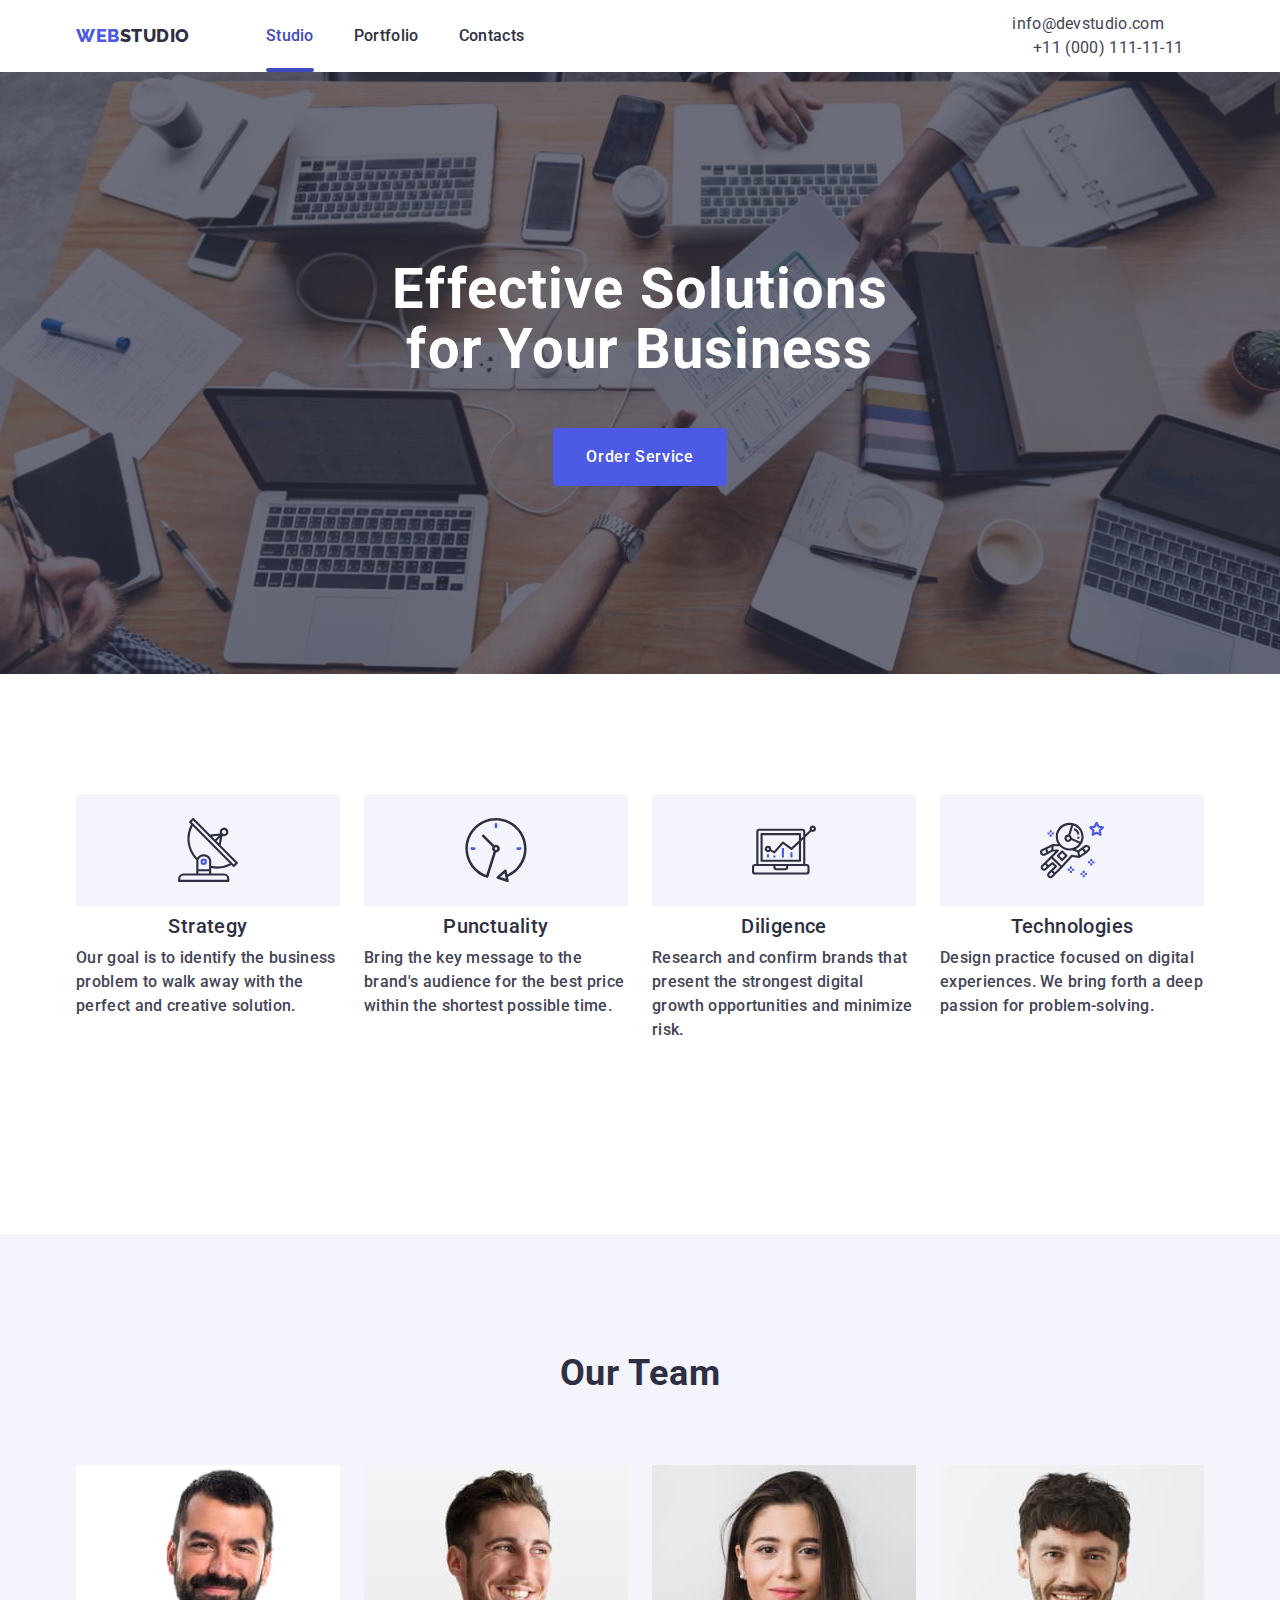
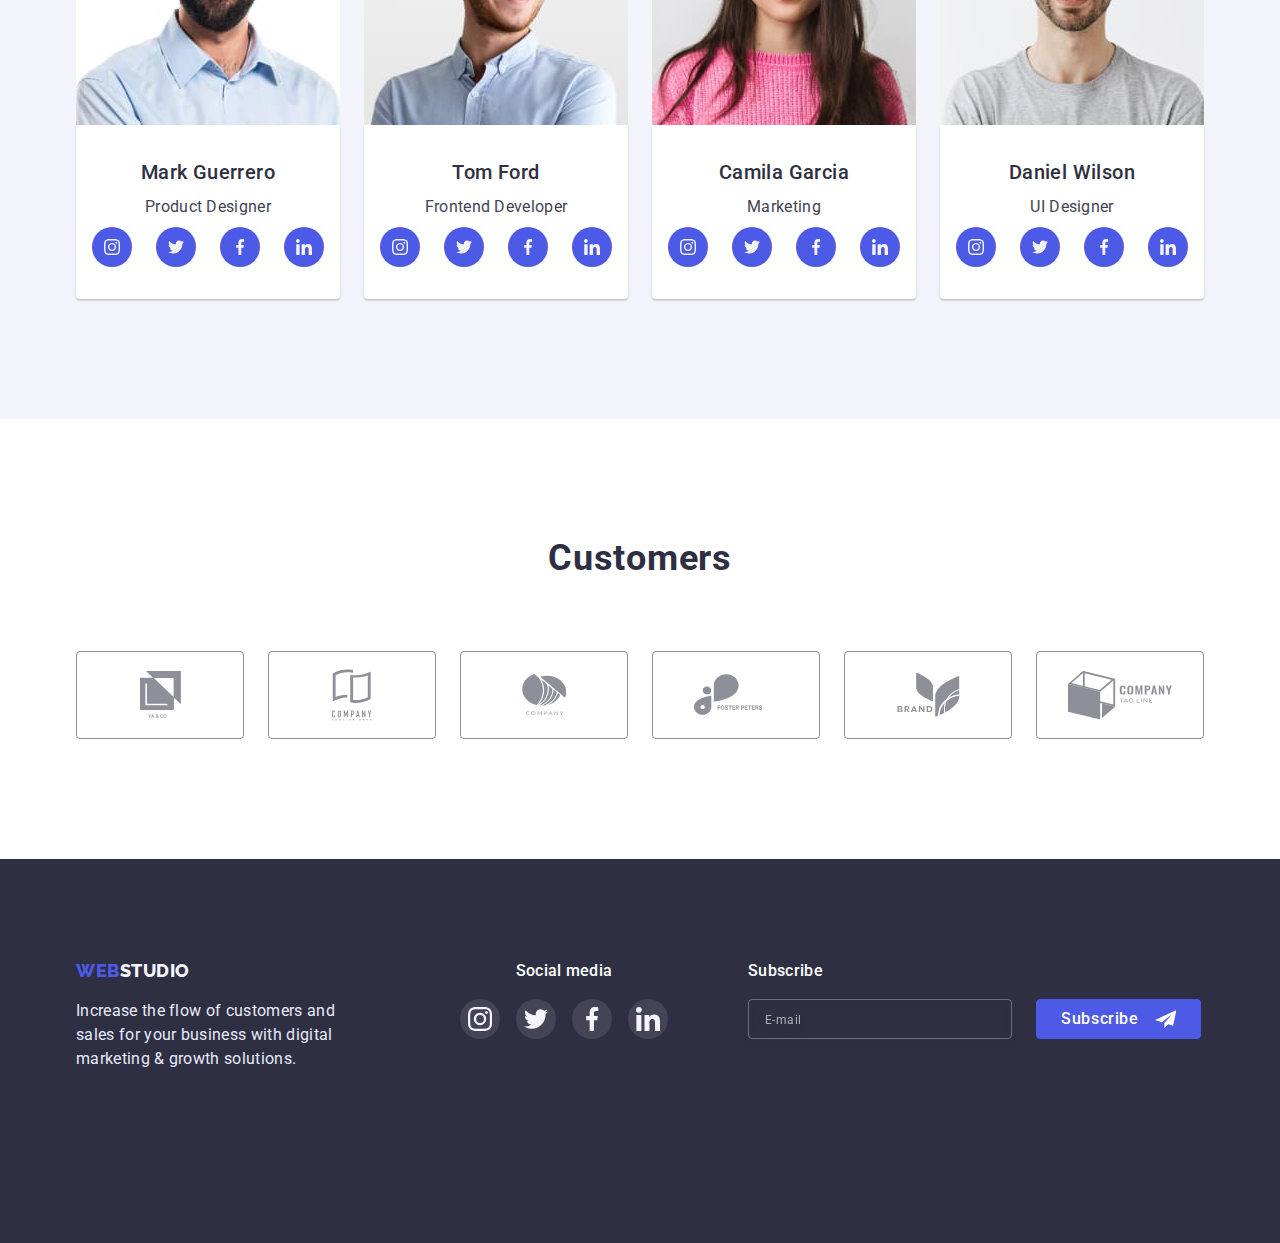
==== index.html @ 5a7c51c2 "hw7" ====
<!DOCTYPE html>
<html lang="en">
  <head>
    <meta charset="UTF-8" />
    <meta http-equiv="X-UA-Compatible" content="IE=edge" />
    <meta name="viewport" content="width=device-width, initial-scale=1.0" />
    <title>WebStudio</title>
    <link rel="preconnect" href="https://fonts.googleapis.com" />
    <link rel="preconnect" href="https://fonts.gstatic.com" crossorigin />
    <link
      href="https://fonts.googleapis.com/css2?family=Raleway:wght@800&family=Roboto:wght@400;500;700;900&display=swap"
      rel="stylesheet"
    />
    <link
      rel="stylesheet"
      href="https://cdn.jsdelivr.net/npm/modern-normalize@1.1.0/modern-normalize.min.css"
    />
    <link rel="stylesheet" href="./css/styles.css" />
  </head>
  <body>
    <header class="main-header">
      <!--header-->
      <div class="container page-header-container">
          <nav class="main-navigation">
            <a class="logotype-header" href="./index.html"
              >WEB<span>STUDIO</span></a
            >
            <ul class="menu list">
              <li class="menu-item">
                <a class="menu-link current" href="">Studio</a>
              </li>
              <li class="menu-item">
                <a class="menu-link " href="./portfolio.html">Portfolio</a>
              </li>
              <li class="menu-item">
                <a class="menu-link " href="">Contacts</a>
              </li>
            </ul>
          </nav>

        <address>
          <ul class="menu-contact list">
            <li class="menu-contact-item list">
              <a class="contact-email list" href="mailto:info@devstudio.com"
                >info@devstudio.com</a
              >
            </li>
            <li class="menu-contact-item list">
              <a class="contact-phone list" href="tel:+110001111111"
                >+11 (000) 111-11-11</a
              >
            </li>
          </ul>
        </address>
          <button type="button" class="mobile-menu-open js-open-menu">
            <svg class="mobile-menu-open-icon" width="30" height="22">
              <use href="./images/close-button.svg#icon-burger"></use>
            </svg>
          </button>
         </div>
      </div>
      <div class="mobile-menu js-menu-container">
         <div class="container mobile-menu-container"> 
          <button class="mobile-menu_close-btn js-close-menu">
            <svg class="mobile-menu__close-icon" width="8" height="8">
              <use href="./images/close-button.svg#close-modal"></use>
            </svg>
          </button>
          <ul class="list">
          <li class="menu-item">
            <a class="menu-link-mobile" href="">Studio</a>
          </li>
          <li class="menu-item">
            <a class="menu-link-mobile" href="./portfolio.html">Portfolio</a>
          </li>
          <li class="menu-item">
            <a class="menu-link-mobile" href="">Contacts</a>
          </li>
          <div class="mobile-menu-contacts">
             <li class="menu-contact-item list">
              <a class="contact-phone-mobile list" href="tel:+110001111111"
                >+11 (000) 111-11-11</a
              >
            </li>
             <li class="menu-contact-item list">
              <a class="contact-email-mobile list" href="mailto:info@devstudio.com"
                >info@devstudio.com</a
              >
            </li>
             <ul class="social-list-mobile list">
                  <li class="social-list-item-mobile">
                    <a href="" class="social-list-link-mobile">
                      <svg class="social-list-icon-mobile" width="24" height="24">
                        <use href="./images/sprite.svg#icon-instagram-2"></use>
                      </svg>
                    </a>
                  </li>
                  <li class="social-list-item-mobile">
                    <a href="" class="social-list-link">
                      <svg class="social-list-icon-mobile" width="24" height="24">
                        <use href="./images/sprite.svg#icon-twitter-1"></use>
                      </svg>
                    </a>
                  </li>
                  <li class="social-list-item-mobile">
                    <a href="" class="social-list-link-mobile">
                      <svg class="social-list-icon" width="24" height="24">
                        <use href="./images/sprite.svg#icon-facebook-1"></use>
                      </svg>
                    </a>
                  </li>
                  <li class="social-list-item-mobile">
                    <a href="" class="social-list-link-mobile">
                      <svg class="social-list-icon-mobile" width="24" height="24">
                        <use href="./images/sprite.svg#icon-linkedin-1"></use>
                      </svg>
                    </a>
                  </li>
              </ul>
              </div>
  
        <div>
      </div>
      </div>
    </header>

    <main>
      <!--hero section-->
      <section class="hero">
        <div class="container hero-section-container">
          <h1 class="hero-title">Effective Solutions for Your Business</h1>
          <button class="modal-btn" type="button" data-modal-open>
            Order Service
          </button>
        </div>
      </section>

      <!--Section 1-->
      <section class="goals-section">
        <div class="container">
          <h2 class="visually-hidden">section2</h2>
          <ul class="goals list">
            <li class="goals-item">
              <div class="goals-item-box">
                <svg class="goals-list-icon" width="64" height="64">
                  <use href="./images/sprite.svg#icon-antenna-1svg"></use>
                </svg>
              </div>
              <h3 class="goals-item-header">Strategy</h3>
              <p class="goals-item-text">
                Our goal is to identify the business problem to walk away with
                the perfect and creative solution.
              </p>
            </li>
            <li class="goals-item">
              <div class="goals-item-box">
                <svg class="goals-list-icon" width="64" height="64">
                  <use href="./images/sprite.svg#icon-clock-1svg"></use>
                </svg>
              </div>
              <h3 class="goals-item-header">Punctuality</h3>
              <p class="goals-item-text">
                Bring the key message to the brand's audience for the best price
                within the shortest possible time.
              </p>
            </li>
            <li class="goals-item">
              <div class="goals-item-box">
                <svg class="goals-list-icon" width="64" height="64">
                  <use href="./images/sprite.svg#icon-diagram-1svg"></use>
                </svg>
              </div>
              <h3 class="goals-item-header">Diligence</h3>
              <p class="goals-item-text">
                Research and confirm brands that present the strongest digital
                growth opportunities and minimize risk.
              </p>
            </li>
            <li class="goals-item">
              <div class="goals-item-box">
                <svg class="goals-list-icon" width="64" height="64">
                  <use href="./images/sprite.svg#icon-astronaut-1svg"></use>
                </svg>
              </div>
              <h3 class="goals-item-header">Technologies</h3>
              <p class="goals-item-text">
                Design practice focused on digital experiences. We bring forth a
                deep passion for problem-solving.
              </p>
            </li>
          </ul>
        </div> 
      </section>

      <!--Section 2-->
      <section class="work-section">
        <div class="container">
          <h2 class="header-two">What are we doing</h2>
          <ul class="work list">
            <li class="work-examples">
              <img
                src="./images/section-2-img1.jpg"
                alt="picture1"
                width="360"
                height="330"
              />
            </li>
            <li class="work-examples">
              <img
                src="./images/section-2-img2.jpg"
                alt="picture2"
                width="360"
                height="330"
              />
            </li>
            <li class="work-examples">
              <img
                src="./images/section-2-img3.jpg"
                alt="picture3"
                width="360"
                height="330"
              />
            </li>
          </ul>
        </div>
      </section> 

      <!--Section 3-->
      <section class="list employee-card section">
        <div class="container">
          <h2 class="header-two">Our Team</h2>
          <ul class="employee-card-all list">
            <li class="employee-card-list">
              <img
              srcset="./images/images-team/1markx1.jpg 1x, /images/images-team/1markx2.jpg 2x"
                src="./images/images-team/1markx1.jpg"
                alt="employee1"
                width="264"
                height="260"
              />
              <div class="card-content">
                <h3 class="employee-name">Mark Guerrero</h3>
                <p class="employee-position">Product Designer</p>
                <ul class="social-list list">
                  <li class="social-list-item">
                    <a href="" class="social-list-link">
                      <svg class="social-list-icon" width="16" height="16">
                        <use href="./images/sprite.svg#icon-instagram-2"></use>
                      </svg>
                    </a>
                  </li>
                  <li class="social-list-item">
                    <a href="" class="social-list-link">
                      <svg class="social-list-icon" width="16" height="16">
                        <use href="./images/sprite.svg#icon-twitter-1"></use>
                      </svg>
                    </a>
                  </li>
                  <li class="social-list-item">
                    <a href="" class="social-list-link">
                      <svg class="social-list-icon" width="16" height="16">
                        <use href="./images/sprite.svg#icon-facebook-1"></use>
                      </svg>
                    </a>
                  </li>
                  <li class="social-list-item">
                    <a href="" class="social-list-link">
                      <svg class="social-list-icon" width="16" height="16">
                        <use href="./images/sprite.svg#icon-linkedin-1"></use>
                      </svg>
                    </a>
                  </li>
                </ul>
              </div>
            </li>
            <li class="employee-card-list">
              <img
                srcset="./images/images-team/2tomx1.jpg 1x, /images/images-team/2tomx2.jpg 2x"
                src="./images/images-team/2tomkx1.jpg"
                alt="employee2"
                width="264"
                height="260"
              />
              <div class="card-content">
                <h3 class="employee-name">Tom Ford</h3>
                <p class="employee-position">Frontend Developer</p>
                <ul class="social-list list">
                  <li class="social-list-item">
                    <a href="" class="social-list-link">
                      <svg class="social-list-icon" width="16" height="16">
                        <use href="./images/sprite.svg#icon-instagram-2"></use>
                      </svg>
                    </a>
                  </li>
                  <li class="social-list-item">
                    <a href="" class="social-list-link">
                      <svg class="social-list-icon" width="16" height="16">
                        <use href="./images/sprite.svg#icon-twitter-1"></use>
                      </svg>
                    </a>
                  </li>
                  <li class="social-list-item">
                    <a href="" class="social-list-link">
                      <svg class="social-list-icon" width="16" height="16">
                        <use href="./images/sprite.svg#icon-facebook-1"></use>
                      </svg>
                    </a>
                  </li>
                  <li class="social-list-item">
                    <a href="" class="social-list-link">
                      <svg class="social-list-icon" width="16" height="16">
                        <use href="./images/sprite.svg#icon-linkedin-1"></use>
                      </svg>
                    </a>
                  </li>
                </ul>
              </div>
            </li>
            <li class="employee-card-list">
              <img
                srcset="./images/images-team/3camaliax1.jpg 1x, /images/images-team/3camaliax2.jpg 2x"
                src="./images/images-team/3camaliax1.jpg"
                alt="employee3"
                width="264"
                height="260"
              />
              <div class="card-content">
                <h3 class="employee-name">Camila Garcia</h3>
                <p class="employee-position">Marketing</p>
                <ul class="social-list list">
                  <li class="social-list-item">
                    <a href="" class="social-list-link">
                      <svg class="social-list-icon" width="16" height="16">
                        <use href="./images/sprite.svg#icon-instagram-2"></use>
                      </svg>
                    </a>
                  </li>
                  <li class="social-list-item">
                    <a href="" class="social-list-link">
                      <svg class="social-list-icon" width="16" height="16">
                        <use href="./images/sprite.svg#icon-twitter-1"></use>
                      </svg>
                    </a>
                  </li>
                  <li class="social-list-item">
                    <a href="" class="social-list-link">
                      <svg class="social-list-icon" width="16" height="16">
                        <use href="./images/sprite.svg#icon-facebook-1"></use>
                      </svg>
                    </a>
                  </li>
                  <li class="social-list-item">
                    <a href="" class="social-list-link">
                      <svg class="social-list-icon" width="16" height="16">
                        <use href="./images/sprite.svg#icon-linkedin-1"></use>
                      </svg>
                    </a>
                  </li>
                </ul>
              </div>
            </li>
            <li class="employee-card-list">
              <img
               srcset="./images/images-team/4danielx1.jpg 1x, /images/images-team/4danielx2.jpg 2x"
                src="./images/images-team/4danielx1.jpg"
                alt="employee4"
                width="264"
                height="260"
              />
              <div class="card-content">
                <h3 class="employee-name">Daniel Wilson</h3>
                <p class="employee-position">UI Designer</p>
                <ul class="social-list list">
                  <li class="social-list-item">
                    <a href="" class="social-list-link">
                      <svg class="social-list-icon" width="16" height="16">
                        <use href="./images/sprite.svg#icon-instagram-2"></use>
                      </svg>
                    </a>
                  </li>
                  <li class="social-list-item">
                    <a href="" class="social-list-link">
                      <svg class="social-list-icon" width="16" height="16">
                        <use href="./images/sprite.svg#icon-twitter-1"></use>
                      </svg>
                    </a>
                  </li>
                  <li class="social-list-item">
                    <a href="" class="social-list-link">
                      <svg class="social-list-icon" width="16" height="16">
                        <use href="./images/sprite.svg#icon-facebook-1"></use>
                      </svg>
                    </a>
                  </li>
                  <li class="social-list-item">
                    <a href="" class="social-list-link">
                      <svg class="social-list-icon" width="16" height="16">
                        <use href="./images/sprite.svg#icon-linkedin-1"></use>
                      </svg>
                    </a>
                  </li>
                </ul>
              </div>
            </li>
          </ul>
        </div>
      </section>

      <!--Section 4-->
      <section class="list customers-section">
        <div class="container">
          <h2 class="header-two">Customers</h2>
          <div class="customers-item-box">
            <ul class="customers-item list">
              <li class="customers-list-li">
                <a href="" class="customers-list-link">
                  <svg class="customers-list-icon" width="41" height="47">
                    <use href="./images/sprite.svg#icon-group"></use>
                  </svg>
                </a>
              </li>
              <li class="customers-list-li">
                <a href="" class="customers-list-link">
                  <svg class="customers-list-icon" width="40" height="52">
                    <use href="./images/sprite.svg#icon-group-1"></use>
                  </svg>
                </a>
              </li>
              <li class="customers-list-li">
                <a href="" class="customers-list-link">
                  <svg class="customers-list-icon" width="44" height="41">
                    <use href="./images/sprite.svg#icon-Object"></use>
                  </svg>
                </a>
              </li>
              <li>
                <a href="" class="customers-list-link">
                  <svg class="customers-list-icon" width="84" height="41">
                    <use href="./images/sprite.svg#icon-group-2"></use>
                  </svg>
                </a>
              </li>
              <li>
                <a href="" class="customers-list-link">
                  <svg class="customers-list-icon" width="63" height="45">
                    <use href="./images/sprite.svg#icon-group-3"></use>
                  </svg>
                </a>
              </li>
              <li>
                <a href="" class="customers-list-link">
                  <svg class="customers-list-icon" width="104" height="56">
                    <use href="./images/sprite.svg#icon-group-4"></use>
                  </svg>
                </a>
              </li>
            </ul>
          </div>
        </div>
      </section>
    </main>

  <footer class="footer-section">
  <div class="container">
        <div class="footer-three-div">
          <div class="footer-two-div">
            <div class="footer-container">
              <a class="logotype-footer" href="./index.html"
                >WEB<span>STUDIO</span></a
              >
              <p class="footer-text">
                Increase the flow of customers and sales for your business with
                digital marketing & growth solutions.
              </p>
            </div>

            <div class="social-media-footer">
              <p class="footer-text-social">Social media</p>
              <ul class="social-list-footer list">
                <li class="social-item-footer">
                  <a href="" class="footer-list-link">
                    <svg class="social-list-icon-footer" width="24" height="24">
                      <use href="./images/sprite.svg#icon-instagram-2"></use>
                    </svg>
                  </a>
                </li>
                <li class="social-item-footer">
                  <a href="" class="footer-list-link">
                    <svg class="social-list-icon-footer" width="24" height="24">
                      <use href="./images/sprite.svg#icon-twitter-1"></use>
                    </svg>
                  </a>
                </li>
                <li class="social-item-footer">
                  <a href="" class="footer-list-link">
                    <svg class="social-list-icon-footer" width="24" height="24">
                      <use href="./images/sprite.svg#icon-facebook-1"></use>
                    </svg>
                  </a>
                </li>
                <li class="social-item-footer">
                  <a href="" class="footer-list-link">
                    <svg class="social-list-icon-footer" width="24" height="24">
                      <use href="./images/sprite.svg#icon-linkedin-1"></use>
                    </svg>
                  </a>
                </li>
              </ul>
            </div>
          </div>
          <form class="footer-subscribe">
            <p class="footer-form-input-description">Subscribe</p>
            <div class="footer-position">
              <span class="footer-form-input-wrapper">
                <input
                  type="email"
                  name="subscribe_email"
                  class="subscribe-form-input"
                  placeholder="E-mail"
                />
              </span>
              <button type="submit" class="footer-form-submit">
                Subscribe
                <svg class="footer-icon" width="24" height="20">
                  <use href="./images/close-button.svg#icon-send"></use>
                </svg>
              </button>
            </div>
          </form>
        </div>
      </div>
    </footer>

    <div class="backdrop is-hidden" data-modal>
      <div class="modal">
        <button type="button" class="modal-close-btn" data-modal-close>
          <svg class="modal-close-btn-icon" width="8" height="8">
            <use href="./images/close-button.svg#close-modal"></use>
          </svg>
        </button>
        <form class="modal-form">
          <p class="modal-form-action">
            Leave your contacts and we will call you back
          </p>
          <label for="" class="modal-form-field">
            <span class="modal-form-input-desc">Name</span>
            <span class="modal-form-input-wrapper">
              <input
                type="text"
                name="user_name"
                class="modal-form-input"
                required
                pattern="^[a-zA-яА-Я]+$"
              />
              <svg class="modal-form-input-icon" width="18" height="24">
                <use href="./images/close-button.svg#person-black"></use>
              </svg>
              <span class="modal-form-input-icon"></span>
            </span>
          </label>
          <label for="" class="modal-form-field">
            <span class="modal-form-input-desc">Phone</span>
            <span class="modal-form-input-wrapper">
              <input
                type="tel"
                name="user_phone"
                class="modal-form-input"
                required
                pattern="^[0-9]{3}-[0-9]{3}-[0-9]{2}-[0-9]{2}"
                title="xxx-xxx-xx-xx"
              />
              <svg class="modal-form-input-icon" width="18" height="24">
                <use href="./images/close-button.svg#phone-black"></use>
              </svg>
              <span class="modal-form-input-icon"></span>
            </span>
          </label>
          <label for="" class="modal-form-field">
            <span class="modal-form-input-desc">Email</span>
            <span class="modal-form-input-wrapper">
              <input type="email" name="user_email" class="modal-form-input" />
              <svg class="modal-form-input-icon" width="18" height="24">
                <use href="./images/close-button.svg#email-black"></use>
              </svg>
            </span>
          </label>
          <label for="" class="modal-form-field">
            <span class="modal-form-input-desc">Comment</span>

            <textarea
              name="user_message"
              class="modal-form-message"
              placeholder="Text input"
            ></textarea>
          </label>
          <input
            id="user-policy"
            type="checkbox"
            name="user_policy"
            class="modal-form-check visually-hidden"
          />
          <label for="user-policy" class="modal-form-check-desc">
            I accept the terms and conditions of the&nbsp;
            <a href="" class="policy">Privacy Policy</a>
          </label>
          <button type="submit" class="modal-form-submit">Send</button>
        </form>
      </div>
    </div>

    <script src="./js/modal.js"></script>
    <script src="./js/mobile-menu.js"></script>
  </body>
</html>
---- css/styles.css ----
:root{
    --primary-font:'Roboto',sans-serif;
    --secondary-font:'Raleway', sans-serif;
    --primary-text-color:#2E2F42;
    --secondary-text-color:#434455;
    --accent-color:#4D5AE5;
    --accent-color-portfolio:#404BBF;
    --main-white-color:#FFFFFF;
    --main-backgroud-color:#F4F4FD;
    --footer-logo-color:#E7E9FC;
    --social-media:#31D0AA;
    --customers-color:#8E8F99;
    --main-black:#000000;
    --modal-backgroud-color:#FCFCFC;
    --transition-dur-and-func: 250ms cubic-bezier(0.4, 0, 0.2, 1);
 
}

h1,h2,h3,p, ul,ol {
    margin: 0;
    padding: 0;
   
}

img {
    display: block;
}

.list {
    list-style: none;
}


.container {
    padding-left: 15px;
    padding-right: 15px;

}
.visually-hidden {
    position: absolute;
    width: 1px;
    height: 1px;
    margin: -1px;
    border: 0;
    padding: 0;
    white-space: nowrap;
    clip-path: inset(100%);
    clip: rect(0 0 0 0);
    overflow: hidden;
}

body {
    font-family: var(--primary-font);}


@media screen and (min-width: 480px) {
    .container {
        width: 428px;
        margin-left: auto;
        margin-right: auto;
    }
    }

    .mobile-menu-open {
            background-color: transparent;
            border: none;
            padding: 0;
        }
    
        .page-header-container {
            display: flex;
            align-items: center;
            justify-content: space-between;
        }

        .logotype-header {
        text-decoration: none;
        font-family: var(--secondary-font);
        font-weight: 800;
        font-size: 18px;
        line-height: 1.33;
        display: flex;
        align-items: center;
        letter-spacing: 0.03em;
        text-transform: uppercase;
        color: var(--accent-color);
        margin-right: 76px;
        padding-top: 24px;
        padding-bottom: 24px;
        
                }
        .logotype-header span {
                    color: var(--primary-text-color);}

        .mobile-menu_close-btn {
            position: absolute;
            top: 24px;
            right: 24px;
            display: flex;
            justify-content: center;
            align-items: center;
            background-color: var(--footer-logo-color);
            border: 1px solid rgba(0, 0, 0, 0.1);
            padding: 0;
            width: 24px;
            height: 24px;
            border-radius: 50%;
            cursor: pointer;
            transition: background-color var(--transition-dur-and-func);
        }
    
        .mobile-menu_close-btn:hover,
        .mobile-menu_close-btn:focus {
            background-color: var(--accent-color-portfolio);
            fill: var(--main-white-color);
        }

    /* Mobile menu */
        .mobile-menu {
            display: flex;
            flex-direction: column;
        position: fixed;
        width: 100%;
        height: 100%;
        z-index: 1000;
        top: 0px;
        left: 0px;
        opacity: 0;
        visibility: hidden;
        pointer-events: none;
        transition: var(--transition-dur-and-func);
        background-color: var(--modal-backgroud-color);
        }
        .mobile-menu-contacts{
            margin-top: auto;
        }

        .mobile-menu-link{
        display: flex;
        flex-direction: column;

        }
        .mobile-menu.is-open {
        opacity: 1;
        visibility: visible;
        pointer-events: auto;
    
        }
    
        .mobile-menu-container {
        position: relative;
        padding-top: 80px;
        padding-left: 40px;
        padding-bottom: 40px; 
        }

        .menu-link-mobile{
        display: flex;
        flex-direction: column;
        text-decoration: none;
        margin-bottom: 40px;
        font-weight: 700;
        font-size: 36px;
        line-height: 1.1;
        letter-spacing: 0.02em;
        color: var(--primary-text-color);
        transition: color var(--transition-dur-and-func);
        }

        /* .menu-link-mobile:not(:last-child) {
        margin-bottom: 40px;
                } */

        .menu-link-mobile:hover,
        .menu-link-mobile:focus {
        color: var(--accent-color);}

        .contact-phone-mobile{
        display: flex;
        text-decoration: none;
        font-weight: 700;
        font-size: 36px;
        margin-top: 254px;
        Font-style: Bold;
        line-height: 1.1;
        letter-spacing: 0.02em;
        color: var(--accent-color);
        transition: color var(--transition-dur-and-func);
        }

        .contact-email:hover,
        .contact-email:focus {
        color: var(--accent-color-portfolio);}

        .contact-email-mobile{
        display: flex;
        text-decoration: none;
        font-weight: 500;
        font-size: 24px;
        margin-top: 40px;
        font-style: 20px;
        line-height: 1.1;
        letter-spacing: 0.02em;
        color: var(--secondary-text-color);
        transition: color var(--transition-dur-and-func);}
        
        .contact-email-mobile:hover,
        .contact-email-mobile:focus {
        color: var(--accent-color);}

    .social-list-mobile {
        display: flex;
            justify-content: space-between;
            gap: 56px;
        margin-top: 48px;}

        .social-list-link-mobile {
        display: flex;
        justify-content: center;
        align-items: center;
        width: 40px;
        height: 40px;
        border-radius: 50%;
        background-color: var(--accent-color);
        transition: background-color var(--transition-dur-and-func);
                   }
        
        .social-list-link-mobile:hover,
        .social-list-link-mobile:focus {
        background-color: var(--main-black);
                   }
        
        .social-list-icon-mobile {
        fill: var(--main-backgroud-color);
                   }

        /* HERO MOBILE */

        .hero {
        background-color: var(--primary-text-color);
        padding-top: 112px;
        padding-bottom: 112px;
        margin: auto;
        text-align: center;
        background-image: linear-gradient(rgba(46, 47, 66, 0.7), rgba(46, 47, 66, 0.7)), url(../images/people-office-480.jpg);
        background-size: cover;
                }
        
        @media (min-resolution: 2dppx){
            .hero{
            background-image: linear-gradient(rgba(46, 47, 66, 0.7), rgba(46, 47, 66, 0.7)), url(../images/people-office2x-480.jpg);
            }
        }
        
        .hero-title {
        font-weight: 700;
        font-size: 36px;
        line-height: 1.11;
        letter-spacing: 0.02em;
        color: var(--main-white-color);
        margin-top: 0px;
        margin-right: auto;
        margin-bottom: 72px;
        margin-left: auto;
        }
        
        .modal-btn {
        padding-top: 16px;
        padding-bottom: 16px;
        padding-left: 32px;
        padding-right: 32px;
        text-decoration: none;
        font-family: inherit;
        cursor: pointer;
        font-weight: 500;
        font-size: 16px;
        line-height: 1.5;
        letter-spacing: 0.04em;
        color: var(--main-white-color);
        background: var(--accent-color);
        margin: 0 auto;
        border: 1px solid var(--accent-color);
        border-radius: 4px;
        transition: background-color var(--transition-dur-and-func);
                }
        
        .modal-btn:hover,
        .modal-btn:focus {
         background-color: var(--accent-color-portfolio);
         color: var(--main-white-color);
                }
        
         /* SECTION 1 MOBILE Web Studio*/

         .goals-item-box{
            flex-wrap: wrap;
            width: calc(100%-24px)/2;
         }
        .goals-item-box{
            display: none;
        }
      
        .goals-section {
            padding-top: 96px;
            padding-bottom: 96px;}


        .goals-item-header {
        text-decoration: none;
        font-weight: 700;
        font-style: bold;
        font-size: 36px;
        line-height: 1.1;
        letter-spacing: 0.02em;
        color: var(--primary-text-color);
        margin-bottom: 8px;
        display: flex;
        justify-content: center;
        align-items: center;
    }
        
        .goals-item-text {
        font-weight: 500;
        font-style: bold;
        font-size: 16px;
        line-height: 1.28;
        letter-spacing: 0.02em;
        color: var(--secondary-text-color);
        margin-bottom: 72px;
       }

       /* .goals-item-text:not(:last-child) {
        margin-bottom: 72px; */
    

        /* SECTION 2 MOBILE Web Studio */
                
        .work-section {
        display: none;
                }

        /* SECTION 3 MOBILE Web Studio */

        .header-two {
        text-decoration: none;
        font-weight: 700;
        font-size: 36px;
        line-height: 1.1;
        text-align: left;
        letter-spacing: 0.02em;
        text-transform: capitalize;
        color: var(--primary-text-color);
        margin-bottom: 72px;
        text-align: center;}

        .employee-card {
        background: var(--main-backgroud-color);
        padding-bottom: 128px;
        padding-top: 96px;}
        
        .employee-card-all {
        display: flex;
        justify-content: center;
        align-items: center;
        flex-wrap: wrap;
        gap: 24px;
                }
        
        .employee-card-list {
         background: var(--main-white-color);
        flex-basis: calc(100%-72px)/4;
                }
        
        .card-content {
        padding-left: 16px;
        padding-right: 16px;
        padding-top: 32px;
        padding-bottom: 32px;
        box-shadow: 0px 1px 6px rgba(46, 47, 66, 0.08), 0px 1px 1px rgba(46, 47, 66, 0.16), 0px 2px 1px rgba(46, 47, 66, 0.08);}
        
        .employee-name {
        font-weight: 500;
        font-size: 20px;
        line-height: 1.5;
        text-align: center;
        letter-spacing: 0.02em;
        color: var(--primary-text-color);
        margin-bottom: 8px;
                }
        
        .employee-position {
        font-size: 16px;
        line-height: 1.5;
        text-align: center;
        letter-spacing: 0.02em;
        color: var(--secondary-text-color);
        margin-bottom: 8px;
                }
        
        .social-list-link {
        display: flex;
        justify-content: center;
        align-items: center;
        width: 40px;
        height: 40px;
        border-radius: 50%;
        background-color: var(--accent-color);
        transition: background-color var(--transition-dur-and-func);
                }
        
        .social-list-link:hover,
        .social-list-link:focus {
        background-color: var(--main-black);
                }
        
        .social-list {
        display: flex;
        justify-content: center;
        gap: 24px;
        }
        
        .social-list-icon {
        fill: var(--main-backgroud-color);
                }

        /* SECTION 4 MOBILE Web Studio */

        .customers-section {
        padding-bottom: 120px;
        padding-top: 120px;
        }
               
        .customers-item {
        display: flex;
        flex-wrap: wrap;
        row-gap: 72px;
        column-gap: 24px;
        align-items: center;
        justify-content: center;}

        .customers-list-li{
            flex-wrap: wrap;
            display: flex;
            align-items: center;
            justify-content: center;
            /* width: calc(100%-24px)/3; */
            height: 88px;

        }
        
        .customers-list-link {
        display: flex;
        justify-content: center;
        align-items: center;
        width: 168px;
        height: 88px;
        border: 1px solid var(--customers-color);
        border-radius: 4px;
        color: var(--customers-color);
        transition: color var(--transition-dur-and-func), border var(--transition-dur-and-func);}
        
        
        .customers-list-link:hover,
        .customers-list-link:focus {
        border: 1px solid var(--accent-color-portfolio);
        color: var(--accent-color-portfolio);}
        
        .customers-list-icon {
        fill: currentColor;}


        /* FOOTER MOBILE Web Studio */

        .footer-section {
    background-color:var(--primary-text-color);
    padding-top: 100px;
    padding-bottom: 100px;
}

/* .footer-container{
    display: flex;
    flex-direction: column;
    align-items: center;
    justify-content: center;
    margin-bottom: 72px;
} */

.footer-text{
    display: flex;
    font-family: 'Roboto', sans-serif;
    font-weight: 400;
    font-size: 16px;;
    line-height: 1.5;
    letter-spacing: 0.02em;
    color: var(--footer-logo-color);
    width: 264px;
    height: 72px;
    align-items: center;
    justify-content: center;
    fill: solid var(--footer-logo-color);

}

/* .footer-subscribe{
    display: flex;
    flex-direction: column;
    align-items: center;
    width: 100%;
    margin-bottom: 72px;
} */

.logotype-footer {
    text-decoration: none;
    font-family: var(--secondary-font);
    font-weight: 800;
    font-size: 18px;
    line-height: 1.33;
    letter-spacing: 0.03em;
    text-transform: uppercase;
    color: var(--accent-color);
    margin-bottom: 16px;
  
    text-align: center;
}

.logotype-footer span {
    color: var(--main-backgroud-color);

}

.footer-text-social{
    text-align: center;
    font-weight: 500;
    font-size: 16px;
    line-height: 1.5;
    letter-spacing: 0.02em;
    color: var(--main-white-color);
    margin-bottom: 16px;
}

.footer-container {
    flex-wrap: wrap;
    /* display: flex; */
    flex-direction: column;
    align-items: center;
    justify-content: center;
    margin-bottom: 72px;
}

.social-media-footer{
    flex-wrap: wrap;
    /* display: flex; */
        flex-direction: column;
        align-items: center;
        justify-content: center;
    margin-bottom: 72px;}


.social-list-footer{
    display: flex;
    justify-content: center;
    gap: 16px;
    }

.footer-list-link{
    display: flex;
    justify-content: center;
    align-items: center;
    width: 40px;
    height: 40px;
    border-radius: 50%;
    background-color: rgba(255, 255, 255, 0.1);
    transition: background-color var(--transition-dur-and-func);
    }

    .social-list-icon-footer {
     fill: var(--main-backgroud-color);
        }
    
    .footer-list-link:hover,
    .footer-list-link:focus {
    background-color: var(--social-media);
        }

    /* .footer-position{
        display: flex;} */


    .footer-form-input-description{
        text-align: center;
    
        font-weight: 500;
        font-size: 16px;
        line-height: 1.5;
        letter-spacing: 0.02em;
        color: var(--main-white-color);
        margin-bottom: 16px;
    }

    .footer-form-input-wrapper{
        display: flex;
        margin-bottom: 16px;
    }

    .subscribe-form-input{
        display: flex;
        border: 1px solid rgba(255, 255, 255, 0.3);
        filter: drop-shadow(0px 4px 4px rgba(0, 0, 0, 0.15));
        border-radius: 4px;
        width: 100%;
        /* width: 398px; */
        height: 40px;
        background-color: transparent;
        padding: 8px 16px;
        /* margin-right: 24px; */
        color: var(--main-white-color);
    }

    .subscribe-form-input::placeholder{
        font-weight: 400;
        font-size: 12px;
        line-height: 2.0;
        /* flex-wrap: wrap; */
        align-items: center;
        letter-spacing: 0.04em;
        color: rgba(255, 255, 255, 0.6);
    }

    .footer-form-submit{
    display: block;
    position: relative;
    margin: auto;
    text-align: center;
    padding: 8px, 24px;
    justify-content: center;
    align-items: center;
    padding: 8px 24px 8px 24px;
    background-color: var(--accent-color);
    width: 165px;
    height: 40px;
    border-color: var(--accent-color);
    color: var(--main-white-color);
    cursor: pointer;
    text-decoration: none;
    font-weight: 500;
    font-size: 16px;
    line-height: 1.5;
    letter-spacing: 0.04em;
    border: 1px solid var(--accent-color);
    border-radius: 4px;
    transition: background-color var(--transition-dur-and-func), box-shadow var(--transition-dur-and-func), border-color var(--transition-dur-and-func);
    }

    .footer-form-submit:hover,
    .footer-form-submit:focus {
    background-color: var(--accent-color-portfolio);
    color: var(--main-white-color);
        }
    
    .footer-form-submit:hover,
    .footer-form-submit:focus {
            box-shadow: 0px 3px 1px rgba(0, 0, 0, 0.1), 0px 2px 1px rgba(0, 0, 0, 0.08), 0px 2px 2px rgba(0, 0, 0, 0.12);
            border-color: var(--accent-color-portfolio);
    }

    .footer-icon{
        fill: var(--main-white-color);

    }

    /* PORTFOLIO MOBILE */
    
        .portfolio-section {
            flex-wrap: wrap;
            padding-bottom: 48px;
            /* padding-top: 48px; */ 
            border-top:  1px solid var(--footer-logo-color);
            box-shadow: 1px 0px 0px 2px rgba(46, 47, 66, 0.08);
        }
    
        .menu-navigation {
            display: flex;
            flex-wrap: wrap;
            align-items: start;
            justify-content: start;
            margin-top: 48px;
            margin-bottom: 48px;
            column-gap: 24px;
            row-gap: 16px;
        }
    
    
        .menu-portfolio {
            display: flex;
            flex-wrap: wrap;
            column-gap: 24px;
            row-gap: 48px;
            text-decoration: none;
            border-top: none;
    
        }
    
        .menu-portfolio-item {
            flex-basis: calc(100%-48px)/3;
            text-decoration: none;
        }
    
    
        .menu-portfolio-link:hover,
        .menu-portfolio-link:focus {
            box-shadow: 0px 1px 6px rgba(46, 47, 66, 0.08),
                0px 1px 1px rgba(46, 47, 66, 0.16),
                0px 2px 1px rgba(46, 47, 66, 0.08);
        }
    
        .menu-portfolio-link {
            display: block;
            text-decoration: none;
            transition: box-shadow var(--transition-dur-and-func);
    
        }
    
        .menu-portfolio-link:hover .overlay,
        .menu-portfolio-link:focus .overlay {
            transform: translate(0, 0);
        }
    
    
        .menu-portfolio-img {
            position: relative;
            overflow: hidden;
            border-bottom: none;
            text-decoration: none;
        }
    
    
        .menu-portfolio-item-wrapper {
            padding-top: 32px;
            padding-bottom: 32px;
            padding-left: 16px;
            padding-right: 16px;
            border: 1px solid var(--footer-logo-color);
            border-top: none;
    
    
        }
    
        .nav-btn {
            text-decoration: none;
            font-family: inherit;
            cursor: pointer;
            font-weight: 500;
            font-size: 16px;
            line-height: 1.5;
            display: flex;
            align-items: center;
            text-align: center;
            letter-spacing: 0.04em;
            color: var(--accent-color);
            background: var(--main-backgroud-color);
            padding-top: 12px;
            padding-bottom: 12px;
            padding-left: 24px;
            padding-right: 24px;
            border: 1px solid var(--footer-logo-color);
            border-radius: 4px;
            transition: background-color var(--transition-dur-and-func), box-shadow var(--transition-dur-and-func), border-color var(--transition-dur-and-func);
    
        }
    
        .nav-btn:hover,
        .nav-btn:focus {
            background-color: var(--accent-color-portfolio);
            color: var(--main-white-color);
        }
    
        .nav-btn:hover,
        .nav-btn:focus {
            box-shadow: 0px 3px 1px rgba(0, 0, 0, 0.1), 0px 2px 1px rgba(0, 0, 0, 0.08), 0px 2px 2px rgba(0, 0, 0, 0.12);
            border-color: var(--accent-color-portfolio);
        }
    
        .galary-header {
            text-decoration: none;
            font-weight: 500;
            font-size: 20px;
            line-height: 1.2;
            color: var(--primary-text-color);
            margin-bottom: 8px;
        }
    
        .galary-text {
            text-decoration: none;
            font-weight: 400;
            font-size: 16px;
            line-height: 1.5;
            color: var(--secondary-text-color);
        }
    
        .overlay {
            position: absolute;
            background: var(--accent-color);
            background-blend-mode: soft-light;
            font-weight: 400;
            font-size: 16px;
            line-height: 1.5;
            letter-spacing: 0.02em;
            color: var(--main-backgroud-color);
            padding-top: 40px;
            padding-right: 32px;
            padding-left: 32px;
            padding-bottom: 164px;
            width: 100%;
            height: 100%;
            left: 0;
            top: 0;
            transform: translate(0, 100%);
            transition: transform var(--transition-dur-and-func);}




@media screen and (min-width: 768px) {
    .container {
        width: 768px;
    }

    .mobile-menu{
        display: none;
    }


    .mobile-menu-open{
        display: none;
    }

    .main-navigation {
    display: flex;
    align-items: center;
        }

    .menu{
    display: flex;
    align-items: center;
    }

    .menu-item:not(:last-child) {
    margin-right: 40px;}
    
    .menu-link {
    padding: 24px 0;
        }
    
    .menu-link:focus,
    .menu-link:hover {
    fill: var(--accent-color-portfolio);}
    
    .menu-contact {
    display: flex;
    flex-direction: column;
    margin-left: auto;}

    .menu-link {
    text-decoration: none;
    font-weight: 500;
    font-size: 16px;
    line-height: 1.5;
    letter-spacing: 0.02em;
    color: var(--primary-text-color);
    padding-top: 24px;
    padding-bottom: 24px;
    transition: color var(--transition-dur-and-func);}
    
    .current {
    color: var(--accent-color-portfolio);
    position: relative;}
    
    .current::after {
    display: block;
    content: '';
    position: absolute;
    width: 100%;
    height: 4px;
    left: 0;
    bottom: 0;
    background-color: var(--accent-color-portfolio);
    border-radius: 2px;
    bottom: -2px;}
    
    .menu-link:hover,
    .menu-link:focus {
    color: var(--accent-color);}
    
    .contact-email,
    .contact-phone {
            text-decoration: none;
            font-weight: 400;
            font-size: 12px;
            font-style: normal;
            line-height: 1.5;
            letter-spacing: 0.02em;
            color: var(--secondary-text-color);
            padding-top: 24px;
            padding-bottom: 24px;
            transition: color var(--transition-dur-and-func);
        }
    
        .contact-email:hover,
        .contact-email:focus {
            color: var(--accent-color);
        }
    
        .contact-phone:hover,
        .contact-phone:focus {
            color: var(--accent-color);
        }
                /* HERO TABLET */
        
        .hero {
        background-color: var(--primary-text-color);
        padding-top: 112px;
        padding-bottom: 112px;
        margin: auto;
        text-align: center;
        background-image: linear-gradient(rgba(46, 47, 66, 0.7), rgba(46, 47, 66, 0.7)), url(../images/people-office768.jpg);
        background-size: cover;}
        
        @media (min-resolution: 2dppx) {
        .hero {
        background-image: linear-gradient(rgba(46, 47, 66, 0.7), rgba(46, 47, 66, 0.7)), url(../images/people-office@2x768.jpg);}}
        
        .hero-title {
        font-weight: 700;
        font-size: 36px;
        line-height: 1.11;
        letter-spacing: 0.02em;
                    color: var(--main-white-color);
                    margin-top: 0px;
                    margin-right: auto;
                    margin-bottom: 72px;
                    margin-left: auto;
                }
        
                .modal-btn {
                    padding-top: 16px;
                    padding-bottom: 16px;
                    padding-left: 32px;
                    padding-right: 32px;
                    text-decoration: none;
                    font-family: inherit;
                    cursor: pointer;
                    font-weight: 500;
                    font-size: 16px;
                    line-height: 1.5;
                    letter-spacing: 0.04em;
                    color: var(--main-white-color);
                    background: var(--accent-color);
                    margin: 0 auto;
                    border: 1px solid var(--accent-color);
                    border-radius: 4px;
                    transition: background-color var(--transition-dur-and-func);
                }
        
                .modal-btn:hover,
                .modal-btn:focus {
                    background-color: var(--accent-color-portfolio);
                    color: var(--main-white-color);
                }
    
        /* SECTION 1 TABLET Web Studio*/

        .goals-item-box {
        display: none;
                  }

        .goals-section {
        padding-top: 96px;
        padding-bottom: 96px;}
        
        .goals {
        display: flex;
        flex-wrap: wrap;
        gap: 24px;
        list-style: none;}
        
        .goals-item {
        flex-basis: calc((100% - 24px) / 2);
                }
        
        .goals-item-header {
        text-decoration: none;
        font-weight: 700;
        font-size: 36px;
        line-height: 1.1;
        letter-spacing: 0.02em;
        color: var(--primary-text-color);}
        
        .goals-item-text {
        font-weight: 500;
        font-size: 16px;
        line-height: 1.5;
        letter-spacing: 0.02em;
        color: var(--secondary-text-color);
                }

        /* SECTION 3 TABLET Web Studio*/

        .work-section {
        padding-bottom: 96px;
                }
        
        .work {
        display: flex;
        flex-wrap: wrap;
        gap: 24px;}
        
        .work-examples {
        flex-basis: calc((100% - 48px) / 3);
                }
        .employee-card{
            background: var(--main-backgroud-color);
            padding-bottom: 120px;
            padding-top: 120px;
          
        }
        .employee-card-all{
            display: flex;
            flex-wrap: wrap;
            gap: 24px;
        }
        
        .employee-card-list {
            background:var(--main-white-color);
            flex-basis: calc(100%-72px)/4;
        }
        
        .card-content{
            padding-left: 16px;
            padding-right: 16px;
            padding-top: 32px;
            padding-bottom: 32px;
            box-shadow: 0px 1px 6px rgba(46, 47, 66, 0.08), 0px 1px 1px rgba(46, 47, 66, 0.16), 0px 2px 1px rgba(46, 47, 66, 0.08);
            border-radius: 0px 0px 4px 4px;
        }

        .employee-name {
            font-weight: 500;
            font-size: 20px;
            line-height: 1.5;
            text-align: center;
            letter-spacing: 0.02em;
            color: var(--primary-text-color);
            margin-bottom: 8px;
        }
        
        .employee-position {
                font-size: 16px;
                line-height: 1.5;
                text-align: center;
                letter-spacing: 0.02em;
                color: var(--secondary-text-color);
                margin-bottom: 8px;
        }
        
        .social-list-link{
            display: flex;
            justify-content: center;
            align-items: center;
            width: 40px;
            height: 40px;
            border-radius: 50%;
            background-color: var(--accent-color);
            transition: background-color var(--transition-dur-and-func);
        }
        
        .social-list-link:hover,
        .social-list-link:focus{
            background-color: var(--main-black);
        }
        
        .social-list{
            display: flex;
            justify-content: center;
            gap: 24px;
        }
        
        .social-list-icon{
            fill: var(--main-backgroud-color);
        } 

        /* FOOTER TABLET Web Studio*/

         .footer-section {
        background-color: var(--primary-text-color);
                    padding-top: 100px;
                    padding-bottom: 100px;
                
        }
      
        .footer-three-div{
        width: 565px;}

        /* .footer-container {
        display: flex;
        margin: auto;
            flex-direction: column;
            align-items: start;
                    justify-content: start;
                    margin-bottom: 72px;
                } */
        
        .footer-two-div{
            display: flex;
            gap: 24px;
        }

        .footer-text {
     
        font-family: 'Roboto', sans-serif;
        font-weight: 400;
        font-size: 16px;
        line-height: 1.5;
        letter-spacing: 0.02em;
        color: var(--footer-logo-color);
        width: 264px;
        height: 72px;
        /* text-align: start; */
                }
        
                .logotype-footer {
                    text-decoration: none;
                    font-family: var(--secondary-font);
                    font-weight: 800;
                    font-size: 18px;
                    line-height: 1.33;
                    display: flex;
                    align-items: center;
                    letter-spacing: 0.03em;
                    text-transform: uppercase;
                    color: var(--accent-color);
                    margin-bottom: 16px;
                    text-align: start;
                }
        
                .logotype-footer span {
                    color: var(--main-backgroud-color);
        
                }
        
                .footer-text-social {
                    font-weight: 500;
                    font-size: 16px;
                    line-height: 1.5;
                    letter-spacing: 0.02em;
                    color: var(--main-white-color);
                    margin-bottom: 16px;
                }
        
        
                /* .footer-two-div {
                    display: flex;
                    align-items: center;
                    justify-content: center;
                    gap: 24px;
                    width: 565px;
                } */

        
                .social-list-footer {
                    display: flex;
                    justify-content: center;
                    gap: 16px;
                }
        
                .footer-list-link {
                    display: flex;
                    justify-content: center;
                    align-items: center;
                    width: 40px;
                    height: 40px;
                    border-radius: 50%;
                    background-color: rgba(255, 255, 255, 0.1);
                    transition: background-color var(--transition-dur-and-func);
                }
        
                .social-list-icon-footer {
                    fill: var(--main-backgroud-color);
                }
        
                .footer-list-link:hover,
                .footer-list-link:focus {
                    background-color: var(--social-media);
                }

                .footer-position {
                display: flex;
                justify-content: start;
                align-items: start;
                }
        
                .footer-form-input-description {
                    text-align: left;
                    font-weight: 500;
                    font-size: 16px;
                    line-height: 1.5;
                    letter-spacing: 0.02em;
                    color: var(--main-white-color);
                    margin-bottom: 16px;
                    /* align-items: none; */
                }
        
                .footer-form-input-wrapper {
                    display: flex;
                }
        
                .subscribe-form-input {
                    border: 1px solid rgba(255, 255, 255, 0.3);
                    filter: drop-shadow(0px 4px 4px rgba(0, 0, 0, 0.15));
                    border-radius: 4px;
                    width: 264px;
                    height: 40px;
                    background-color: transparent;
                    padding: 8px 16px;
                    margin-right: 24px;
                    color: var(--main-white-color);
                }
        
                .subscribe-form-input::placeholder {
                    font-weight: 400;
                    font-size: 12px;
                    line-height: 2.0;
                    display: flex;
                    align-items: center;
                    letter-spacing: 0.04em;
                    color: rgba(255, 255, 255, 0.6);
                }
        
                .footer-form-submit {
                    display: flex;
                    margin: 0;
                    /* padding: 8px, 24px; */
                    justify-content: center;
                    align-items: center;
                    /* padding: 8px 24px 8px 24px; */
                    background-color: var(--accent-color);
                    width: 165px;
                    height: 40px;
                    border-color: var(--accent-color);
                    color: var(--main-white-color);
                    cursor: pointer;
                    text-decoration: none;
                    font-weight: 500;
                    font-size: 16px;
                    line-height: 1.5;
                    letter-spacing: 0.04em;
                    border: 1px solid var(--accent-color);
                    border-radius: 4px;
                    transition: background-color var(--transition-dur-and-func), box-shadow var(--transition-dur-and-func), border-color var(--transition-dur-and-func);
                }
        
                .footer-form-submit:hover,
                .footer-form-submit:focus {
                    background-color: var(--accent-color-portfolio);
                    color: var(--main-white-color);
                }
        
                .footer-form-submit:hover,
                .footer-form-submit:focus {
                    box-shadow: 0px 3px 1px rgba(0, 0, 0, 0.1), 0px 2px 1px rgba(0, 0, 0, 0.08), 0px 2px 2px rgba(0, 0, 0, 0.12);
                    border-color: var(--accent-color-portfolio);
                }
        
                .footer-icon {
                    fill: var(--main-white-color);
                    margin-left: 16px;
                }
                /* PORTFOLIO MOBILE */
        
                .portfolio-section {
                    flex-wrap: wrap;
                    /* padding-bottom: 120px;
                    padding-top: 96px; */
                    border: 1px solid var(--footer-logo-color);
                }
        
                .menu-navigation {
                    display: flex;
                    align-items: center;
                    justify-content: center;
                    margin-bottom: 72px;
                }
        
        
                .menu-portfolio-list:not(:last-child) {
                    margin-right: 24px;
                }
        
        
                .menu-portfolio {
                    display: flex;
                    flex-wrap: wrap;
                    column-gap: 24px;
                    row-gap: 48px;
                    text-decoration: none;
                    border-top: none;
        
                }
        
                .menu-portfolio-item {
                    flex-basis: calc(100%-48px)/3;
                    text-decoration: none;
                }
        
        
                .menu-portfolio-link:hover,
                .menu-portfolio-link:focus {
                    box-shadow: 0px 1px 6px rgba(46, 47, 66, 0.08),
                        0px 1px 1px rgba(46, 47, 66, 0.16),
                        0px 2px 1px rgba(46, 47, 66, 0.08);
                }
        
                .menu-portfolio-link {
                    display: block;
                    text-decoration: none;
                    transition: box-shadow var(--transition-dur-and-func);
        
                }
        
                .menu-portfolio-link:hover .overlay,
                .menu-portfolio-link:focus .overlay {
                    transform: translate(0, 0);
                }
        
        
                .menu-portfolio-img {
                    position: relative;
                    overflow: hidden;
                    border-bottom: none;
                    text-decoration: none;
                }
        
        
                .menu-portfolio-item-wrapper {
                    padding-top: 32px;
                    padding-bottom: 32px;
                    padding-left: 16px;
                    padding-right: 16px;
                    border: 1px solid var(--footer-logo-color);
                    border-top: none;
        
        
                }
        
                .nav-btn {
                    text-decoration: none;
                    font-family: inherit;
                    cursor: pointer;
                    font-weight: 500;
                    font-size: 16px;
                    line-height: 1.5;
                    display: flex;
                    align-items: center;
                    text-align: center;
                    letter-spacing: 0.04em;
                    color: var(--accent-color);
                    background: var(--main-backgroud-color);
                    padding-top: 12px;
                    padding-bottom: 12px;
                    padding-left: 24px;
                    padding-right: 24px;
                    border: 1px solid var(--footer-logo-color);
                    border-radius: 4px;
                    transition: background-color var(--transition-dur-and-func), box-shadow var(--transition-dur-and-func), border-color var(--transition-dur-and-func);
        
                }
        
                .nav-btn:hover,
                .nav-btn:focus {
                    background-color: var(--accent-color-portfolio);
                    color: var(--main-white-color);
                }
        
                .nav-btn:hover,
                .nav-btn:focus {
                    box-shadow: 0px 3px 1px rgba(0, 0, 0, 0.1), 0px 2px 1px rgba(0, 0, 0, 0.08), 0px 2px 2px rgba(0, 0, 0, 0.12);
                    border-color: var(--accent-color-portfolio);
                }
        
                .galary-header {
                    text-decoration: none;
                    font-weight: 500;
                    font-size: 20px;
                    line-height: 1.2;
                    color: var(--primary-text-color);
                    margin-bottom: 8px;
                }
        
                .galary-text {
                    text-decoration: none;
                    font-weight: 400;
                    font-size: 16px;
                    line-height: 1.5;
                    color: var(--secondary-text-color);
                }
        
                .overlay {
                    position: absolute;
                    background: var(--accent-color);
                    background-blend-mode: soft-light;
                    font-weight: 400;
                    font-size: 16px;
                    line-height: 1.5;
                    letter-spacing: 0.02em;
                    color: var(--main-backgroud-color);
                    padding-top: 40px;
                    padding-right: 32px;
                    padding-left: 32px;
                    padding-bottom: 164px;
                    width: 100%;
                    height: 100%;
                    left: 0;
                    top: 0;
                    transform: translate(0, 100%);
                    transition: transform var(--transition-dur-and-func);
                }

            }

@media screen and (min-width: 1200px) {
    .container {
        width: 1158px;
    }

        .page-header-container {
            display: flex;
            align-items: center;
            justify-content: space-between;
        }
    
        .main-navigation {
            display: flex;
            align-items: center;
        }
    
        .menu {
            display: flex;
            align-items: center;
        }
    
        .menu-item:not(:last-child) {
            margin-right: 40px;
        }
    
        .menu-link {
            padding: 24px 0;
        }
    
        .menu-link:focus,
        .menu-link:hover {
            fill: var(--accent-color-portfolio);
    
        }
    
        .menu-contact {
            display: flex;
            align-items: center;
            margin-left: auto;
        }
    
        .contact-email {
            margin-right: 40px;
            padding-top: 24px;
            padding-bottom: 24px;
        }
    
        .visually-hidden {
            position: absolute;
            width: 1px;
            height: 1px;
            margin: -1px;
            border: 0;
            padding: 0;
            white-space: nowrap;
            clip-path: inset(100%);
            clip: rect(0 0 0 0);
            overflow: hidden;
        }
    
        body {
            font-family: var(--primary-font);
        }
    
        /* WebStudio header */
    
        .logotype-header {
            text-decoration: none;
            font-family: var(--secondary-font);
            font-weight: 800;
            font-size: 18px;
            line-height: 1.33;
            display: flex;
            align-items: center;
            letter-spacing: 0.03em;
            text-transform: uppercase;
            color: var(--accent-color);
            margin-right: 76px;
            padding-top: 24px;
            padding-bottom: 24px;
    
    
        }
    
        .logotype-header span {
            color: var(--primary-text-color);
    
        }
    
        .menu-link {
            text-decoration: none;
            font-weight: 500;
            font-size: 16px;
            line-height: 1.5;
            letter-spacing: 0.02em;
            color: var(--primary-text-color);
            padding-top: 24px;
            padding-bottom: 24px;
            transition: color var(--transition-dur-and-func);
        }
    
        .current {
            color: var(--accent-color-portfolio);
            position: relative;
        }
    
        .current::after {
            display: block;
            content: '';
            position: absolute;
            width: 100%;
            height: 4px;
            left: 0;
            bottom: 0;
            background-color: var(--accent-color-portfolio);
            border-radius: 2px;
            bottom: -3px;
    
        }
    
    
        .menu-link:hover,
        .menu-link:focus {
            color: var(--accent-color);
        }
    
        .contact-email,
        .contact-phone {
            text-decoration: none;
            font-weight: 400;
            font-size: 16px;
            font-style: normal;
            line-height: 1.5;
            letter-spacing: 0.02em;
            color: var(--secondary-text-color);
            padding-top: 24px;
            padding-bottom: 24px;
            transition: color var(--transition-dur-and-func);
        }
    
        .contact-email:hover,
        .contact-email:focus {
            color: var(--accent-color);
        }
    
        .contact-phone:hover,
        .contact-phone:focus {
            color: var(--accent-color);
        }
    
        /* Web Studio hero section */
    
        .hero {
            background-color: var(--primary-text-color);
            display: flex;
            padding-top: 188px;
            padding-bottom: 188px;
            margin: auto;
            text-align: center;
            background-image: linear-gradient(rgba(46, 47, 66, 0.7), rgba(46, 47, 66, 0.7)), url(../images/people-office-1200.jpg);
            max-width: 1440px;
            background-size: cover;
        }
        @media (min-resolution: 2dppx) {
                     .hero {
                         background-image: linear-gradient(rgba(46, 47, 66, 0.7), rgba(46, 47, 66, 0.7)), url(..//images/people-office@2x1200.jpg);
                     }
                 }
    
        .hero-title {
            font-weight: 700;
            font-size: 56px;
            line-height: 1.07;
            letter-spacing: 0.02em;
            color: var(--main-white-color);
            width: 507px;
            margin-top: 0px;
            margin-right: auto;
            margin-bottom: 48px;
            margin-left: auto;
        }
    
    
        .modal-btn {
            padding-top: 16px;
            padding-bottom: 16px;
            padding-left: 32px;
            padding-right: 32px;
            text-decoration: none;
            font-family: inherit;
            cursor: pointer;
            font-weight: 500;
            font-size: 16px;
            line-height: 1.5;
            display: flex;
            align-items: center;
            letter-spacing: 0.04em;
            color: var(--main-white-color);
            background: var(--accent-color);
            display: block;
            margin: 0 auto;
            border: 1px solid var(--accent-color);
            border-radius: 4px;
            transition: background-color var(--transition-dur-and-func);
        }
    
        .modal-btn:hover,
        .modal-btn:focus {
            background-color: var(--accent-color-portfolio);
            color: var(--main-white-color);
        }
    
        /* Portfolio section */
    
        .portfolio-section {
            padding-bottom: 120px;
            padding-top: 96px;
            border: 1px solid var(--footer-logo-color);
        }
    
        .menu-navigation {
            display: flex;
            align-items: center;
            justify-content: center;
            margin-bottom: 72px;
        }
    
    
        .menu-portfolio-list:not(:last-child) {
            margin-right: 24px;
        }
    
    
        .menu-portfolio {
            display: flex;
            flex-wrap: wrap;
            column-gap: 24px;
            row-gap: 48px;
            text-decoration: none;
            border-top: none;
    
        }
    
        .menu-portfolio-item {
            flex-basis: calc(100%-48px)/3;
            text-decoration: none;
        }
    
    
        .menu-portfolio-link:hover,
        .menu-portfolio-link:focus {
            box-shadow: 0px 1px 6px rgba(46, 47, 66, 0.08),
                0px 1px 1px rgba(46, 47, 66, 0.16),
                0px 2px 1px rgba(46, 47, 66, 0.08);
        }
    
        .menu-portfolio-link {
            display: block;
            text-decoration: none;
            transition: box-shadow var(--transition-dur-and-func);
    
        }
    
        .menu-portfolio-link:hover .overlay,
        .menu-portfolio-link:focus .overlay {
            transform: translate(0, 0);
        }
    
    
        .menu-portfolio-img {
            position: relative;
            overflow: hidden;
            border-bottom: none;
            text-decoration: none;
        }
    
    
        .menu-portfolio-item-wrapper {
            padding-top: 32px;
            padding-bottom: 32px;
            padding-left: 16px;
            padding-right: 16px;
            border: 1px solid var(--footer-logo-color);
            border-top: none;
    
    
        }
    
        .nav-btn {
            text-decoration: none;
            font-family: inherit;
            cursor: pointer;
            font-weight: 500;
            font-size: 16px;
            line-height: 1.5;
            display: flex;
            align-items: center;
            text-align: center;
            letter-spacing: 0.04em;
            color: var(--accent-color);
            background: var(--main-backgroud-color);
            padding-top: 12px;
            padding-bottom: 12px;
            padding-left: 24px;
            padding-right: 24px;
            border: 1px solid var(--footer-logo-color);
            border-radius: 4px;
            transition: background-color var(--transition-dur-and-func), box-shadow var(--transition-dur-and-func), border-color var(--transition-dur-and-func);
    
        }
    
        .nav-btn:hover,
        .nav-btn:focus {
            background-color: var(--accent-color-portfolio);
            color: var(--main-white-color);
        }
    
        .nav-btn:hover,
        .nav-btn:focus {
            box-shadow: 0px 3px 1px rgba(0, 0, 0, 0.1), 0px 2px 1px rgba(0, 0, 0, 0.08), 0px 2px 2px rgba(0, 0, 0, 0.12);
            border-color: var(--accent-color-portfolio);
        }
    
        .galary-header {
            text-decoration: none;
            font-weight: 500;
            font-size: 20px;
            line-height: 1.2;
            color: var(--primary-text-color);
            margin-bottom: 8px;
        }
    
        .galary-text {
            text-decoration: none;
            font-weight: 400;
            font-size: 16px;
            line-height: 1.5;
            color: var(--secondary-text-color);
        }
    
        .overlay {
            position: absolute;
            background: var(--accent-color);
            background-blend-mode: soft-light;
            font-weight: 400;
            font-size: 16px;
            line-height: 1.5;
            letter-spacing: 0.02em;
            color: var(--main-backgroud-color);
            padding-top: 40px;
            padding-right: 32px;
            padding-left: 32px;
            padding-bottom: 164px;
            width: 100%;
            height: 100%;
            left: 0;
            top: 0;
            transform: translate(0, 100%);
            transition: transform var(--transition-dur-and-func);
        }
    
    
    
        /* Web Studio section 1 */
    
        .goals-section {
            padding-top: 120px;
            padding-bottom: 120px;
        }
    
        .goals {
            display: flex;
            flex-wrap: wrap;
            gap: 24px;
            list-style: none;
        }
    
        .goals-item {
            flex-basis: calc((100% - 72px) / 4);
        }
    
        .goals-item-header {
            text-decoration: none;
            font-weight: 500;
            font-size: 20px;
            line-height: 1.2;
            letter-spacing: 0.02em;
            color: var(--primary-text-color);
        }
    
        .goals-item-text {
            font-size: 16px;
            line-height: 1.5;
            letter-spacing: 0.02em;
            color: var(--secondary-text-color);
        }
    
        .header-two {
            text-decoration: none;
            font-weight: 700;
            font-size: 36px;
            line-height: 1.1;
            text-align: left;
            letter-spacing: 0.02em;
            text-transform: capitalize;
            color: var(--primary-text-color);
            margin-bottom: 72px;
            text-align: center;
        }
    
        .goals-item-box {
            display: flex;
            width: 264px;
            height: 112px;
            background-color: var(--main-backgroud-color);
            border-radius: 4px;
            justify-content: center;
            align-items: center;
            margin-bottom: 8px;
        }
    
    
        /* Web Studio section 2 */
    
        .work-section {
            padding-bottom: 120px;
        }
    
        .work {
            display: flex;
            flex-wrap: wrap;
            gap: 24px;
        }
    
        .work-examples {
            flex-basis: calc((100% - 48px) / 3);
        }
    
    
    
        /* Web Studio section 3 */
    
        .employee-card {
            background: var(--main-backgroud-color);
            padding-bottom: 120px;
            padding-top: 120px;
    
        }
    
        .employee-card-all {
            display: flex;
            flex-wrap: wrap;
            gap: 24px;
        }
    
        .employee-card-list {
            background: var(--main-white-color);
            flex-basis: calc(100%-72px)/4;
        }
    
        .card-content {
            padding-left: 16px;
            padding-right: 16px;
            padding-top: 32px;
            padding-bottom: 32px;
            box-shadow: 0px 1px 6px rgba(46, 47, 66, 0.08), 0px 1px 1px rgba(46, 47, 66, 0.16), 0px 2px 1px rgba(46, 47, 66, 0.08);
            border-radius: 0px 0px 4px 4px;
        }
    
        .employee-name {
            font-weight: 500;
            font-size: 20px;
            line-height: 1.5;
            text-align: center;
            letter-spacing: 0.02em;
            color: var(--primary-text-color);
            margin-bottom: 8px;
        }
    
        .employee-position {
            font-size: 16px;
            line-height: 1.5;
            text-align: center;
            letter-spacing: 0.02em;
            color: var(--secondary-text-color);
            margin-bottom: 8px;
        }
    
        .social-list-link {
            display: flex;
            justify-content: center;
            align-items: center;
            width: 40px;
            height: 40px;
            border-radius: 50%;
            background-color: var(--accent-color);
            transition: background-color var(--transition-dur-and-func);
        }
    
        .social-list-link:hover,
        .social-list-link:focus {
            background-color: var(--main-black);
        }
    
        .social-list {
            display: flex;
            justify-content: center;
            gap: 24px;
        }
    
        .social-list-icon {
            fill: var(--main-backgroud-color);
        }
    
    
    
        /* Web Studio section 4 */
    
        .customers-section {
            padding-bottom: 120px;
            padding-top: 120px;
        }
    
    
        .customers-item {
            display: flex;
            justify-content: center;
            gap: 24px;
        }
    
        .customers-list-link {
            display: flex;
            justify-content: center;
            align-items: center;
            width: 168px;
            height: 88px;
            border: 1px solid var(--customers-color);
            border-radius: 4px;
            color: var(--customers-color);
            transition: color var(--transition-dur-and-func), border var(--transition-dur-and-func);
        }
    
    
        .customers-list-link:hover,
        .customers-list-link:focus {
            border: 1px solid var(--accent-color-portfolio);
            color: var(--accent-color-portfolio);
    
        }
    
        .customers-list-icon {
            fill: currentColor;
    
        }
    
    
    
        /*  Web Studio and Portfolio footer */
        .footer-section {
            background-color: var(--primary-text-color);
            padding-top: 100px;
            padding-bottom: 100px;
        }
    
    
        .footer-text {
            font-family: 'Roboto', sans-serif;
            font-weight: 400;
            font-size: 16px;
            line-height: 1.5;
            letter-spacing: 0.02em;
            color: var(--footer-logo-color);
            width: 264px;
            height: 72px;
        }
    
        .logotype-footer {
            text-decoration: none;
            font-family: var(--secondary-font);
            font-weight: 800;
            font-size: 18px;
            line-height: 1.33;
            display: flex;
            align-items: center;
            letter-spacing: 0.03em;
            text-transform: uppercase;
            color: var(--accent-color);
            margin-bottom: 16px;
            justify-content: start;
        }
    
        .logotype-footer span {
            color: var(--main-backgroud-color);
    
        }
    
        .footer-text-social {
            font-weight: 500;
            font-size: 16px;
            line-height: 1.5;
            letter-spacing: 0.02em;
            color: var(--main-white-color);
            margin-bottom: 16px;
        }
    
    
        .footer-two-div {
            display: flex;
            gap: 120px;
        }
    
        .footer-three-div {
            display: flex;
            gap: 80px;
        }
    
        .social-list-footer {
            display: flex;
            justify-content: center;
            gap: 16px;
        }
    
        .footer-list-link {
            display: flex;
            justify-content: center;
            align-items: center;
            width: 40px;
            height: 40px;
            border-radius: 50%;
            background-color: rgba(255, 255, 255, 0.1);
            transition: background-color var(--transition-dur-and-func);
        }
    
        .social-list-icon-footer {
            fill: var(--main-backgroud-color);
        }
    
        .footer-list-link:hover,
        .footer-list-link:focus {
            background-color: var(--social-media);
        }
    
        .footer-position {
            display: flex;
        }
    
        .footer-form-input-description {
            font-weight: 500;
            font-size: 16px;
            line-height: 1.5;
            letter-spacing: 0.02em;
            color: var(--main-white-color);
            margin-bottom: 16px;
        }
    
        .footer-form-input-wrapper {
            display: flex;
        }
    
        .subscribe-form-input {
            border: 1px solid rgba(255, 255, 255, 0.3);
            filter: drop-shadow(0px 4px 4px rgba(0, 0, 0, 0.15));
            border-radius: 4px;
            width: 264px;
            height: 40px;
            background-color: transparent;
            padding: 8px 16px;
            margin-right: 24px;
            color: var(--main-white-color);
        }
    
        .subscribe-form-input::placeholder {
            font-weight: 400;
            font-size: 12px;
            line-height: 2.0;
            display: flex;
            align-items: center;
            letter-spacing: 0.04em;
            color: rgba(255, 255, 255, 0.6);
        }
    
        .footer-form-submit {
            display: flex;
            padding: 8px, 24px;
            justify-content: center;
            align-items: center;
            padding: 8px 24px 8px 24px;
            background-color: var(--accent-color);
            width: 165px;
            height: 40px;
            border-color: var(--accent-color);
            color: var(--main-white-color);
            cursor: pointer;
            text-decoration: none;
            font-weight: 500;
            font-size: 16px;
            line-height: 1.5;
            letter-spacing: 0.04em;
            border: 1px solid var(--accent-color);
            border-radius: 4px;
            transition: background-color var(--transition-dur-and-func), box-shadow var(--transition-dur-and-func), border-color var(--transition-dur-and-func);
        }
    
        .footer-form-submit:hover,
        .footer-form-submit:focus {
            background-color: var(--accent-color-portfolio);
            color: var(--main-white-color);
        }
    
        .footer-form-submit:hover,
        .footer-form-submit:focus {
            box-shadow: 0px 3px 1px rgba(0, 0, 0, 0.1), 0px 2px 1px rgba(0, 0, 0, 0.08), 0px 2px 2px rgba(0, 0, 0, 0.12);
            border-color: var(--accent-color-portfolio);
        }
    
        .footer-icon {
            fill: var(--main-white-color);
            margin-left: 16px;
        }
    
    }

/*  0px - 768px */
@media screen and (max-width: 768px) {
.menu {
        display: none;
    }

.menu-contact {
        display: none;
    }


}

 /*  Web Studio Backdrop */

 .backdrop {
     position: fixed;
     top: 0;
     left: 0;
     z-index: 100;
     width: 100%;
     height: 100%;
     background-color: rgba(46, 47, 66, 0.4);
     transition: opacity var(--transition-dur-and-func), visibility var(--transition-dur-and-func);
 }

 .backdrop.is-hidden {
     opacity: 0;
     visibility: hidden;
     pointer-events: none;
 }

 .modal {
     position: absolute;
     top: 50%;
     left: 50%;
     transform: translate(-50%, -50%);
     width: 408px;
     height: 588px;
     background-color: var(--modal-backgroud-color);
     padding-left: 24px;
     padding-right: 24px;
     padding-top: 72px;
     padding-bottom: 24px;
 }

 .modal-close-btn {
     position: absolute;
     top: 24px;
     right: 24px;
     display: flex;
     justify-content: center;
     align-items: center;
     background-color: var(--footer-logo-color);
     border: 1px solid rgba(0, 0, 0, 0.1);
     padding: 0;
     width: 24px;
     height: 24px;
     border-radius: 50%;
     cursor: pointer;
     transition: background-color var(--transition-dur-and-func);
 }

 .modal-close-btn:hover,
 .modal-close-btn:focus {
     background-color: var(--accent-color-portfolio);
     fill: var(--main-white-color);

 }

 /*  Modal Form */

 .modal-form {
     display: flex;
     flex-direction: column;
 }

 .modal-form-field {
     margin-bottom: 8px;
 }

 .modal-form-action {
     display: block;
     font-weight: 500;
     font-size: 16px;
     line-height: 1.5;
     font-weight: 500;
     color: var(--primary-text-color);
     margin-bottom: 16px;
     text-align: center;
 }

 .policy {
     color: var(--accent-color);
 }

 .modal-form-input-desc {
     display: block;
     font-size: 12px;
     font-weight: 400;
     line-height: 1.17;
     letter-spacing: 0.01em;
     margin-bottom: 4px;
     color: #8E8F99;
 }

 .modal-form-input {
     width: 100%;
     height: 40px;
     border: 1px solid rgba(33, 33, 33, 0.2);
     border-radius: 4px;
     padding-left: 38px;
 }

 .modal-form-input:focus {
     outline: none;
     border-color: var(--accent-color);
 }

 .modal-form-input:focus+.modal-form-input-icon {
     fill: var(--accent-color);

 }

 .modal-form-input-icon {
     position: absolute;
     top: 50%;
     left: 16px;
     transform: translateY(-50%);
     display: block;
     transition: fill var(--transition-dur-and-func);
 }

 .modal-form-input-wrapper {
     position: relative;
     display: block;
 }

 .modal-form-message {
     width: 100%;
     height: 120px;
     resize: none;
     border: 1px solid rgba(33, 33, 33, 0.2);
     border-radius: 4px;
     padding-top: 8px;
     padding-left: 16px;
     transition: border-color var(--transition-dur-and-func);

 }

 .modal-form-message::placeholder {
     font-size: 12px;
     line-height: 1.4;
     letter-spacing: 0.04em;
     color: rgba(117, 117, 117, 0.5);
 }

 .modal-form-message:focus {
     border-color: var(--accent-color);
     outline: none;
 }

 .modal-form-check-desc::before {
     display: block;
     content: '';
     width: 16px;
     height: 16px;
     border: 1.25px solid var(--primary-text-color);
     border-radius: 2px;
     cursor: pointer;
     margin-right: 8px;
 }

 .modal-form-check-desc {
     display: flex;
     align-items: center;
     font-size: 12px;
     margin-bottom: 24px;
     font-weight: 400;
     font-size: 12px;
     line-height: 1.17;
     letter-spacing: 0.04em;
     color: #757575
 }

 .modal-form-check:checked+.modal-form-check-desc::before {
     background-color: var(--accent-color-portfolio);
     border: 1.25px solid var(--accent-color-portfolio);
     border-radius: 2px;
     background-image: url(../images/Vector.svg);
     background-repeat: no-repeat;
     background-position: center;
 }

 .modal-form-check:focus+.modal-form-check-desc::before {
     background-color: var(--accent-color-portfolio);
     outline: 1.25px solid var(--accent-color-portfolio);
 }

 .modal-form-submit {
     align-self: center;
     width: 169px;
     height: 56px;
     text-decoration: none;
     font-family: inherit;
     cursor: pointer;
     font-weight: 500;
     font-size: 16px;
     line-height: 1.5;
     display: flex;
     align-items: center;
     letter-spacing: 0.04em;
     color: var(--main-white-color);
     background: var(--accent-color);
     display: block;
     margin: 0 auto;
     border: 1px solid var(--accent-color);
     border-radius: 4px;
     transition: background-color var(--transition-dur-and-func), box-shadow var(--transition-dur-and-func);
     padding-top: 16px;
     padding-bottom: 16px;
     padding-left: 32px;
     padding-right: 32px;
 }

 .modal-form-submit:hover,
 .modal-form-submit:focus {
     background-color: var(--accent-color-portfolio);
     color: var(--main-white-color);
     box-shadow: 0px 4px 4px rgba(0, 0, 0, 0.15);
 }
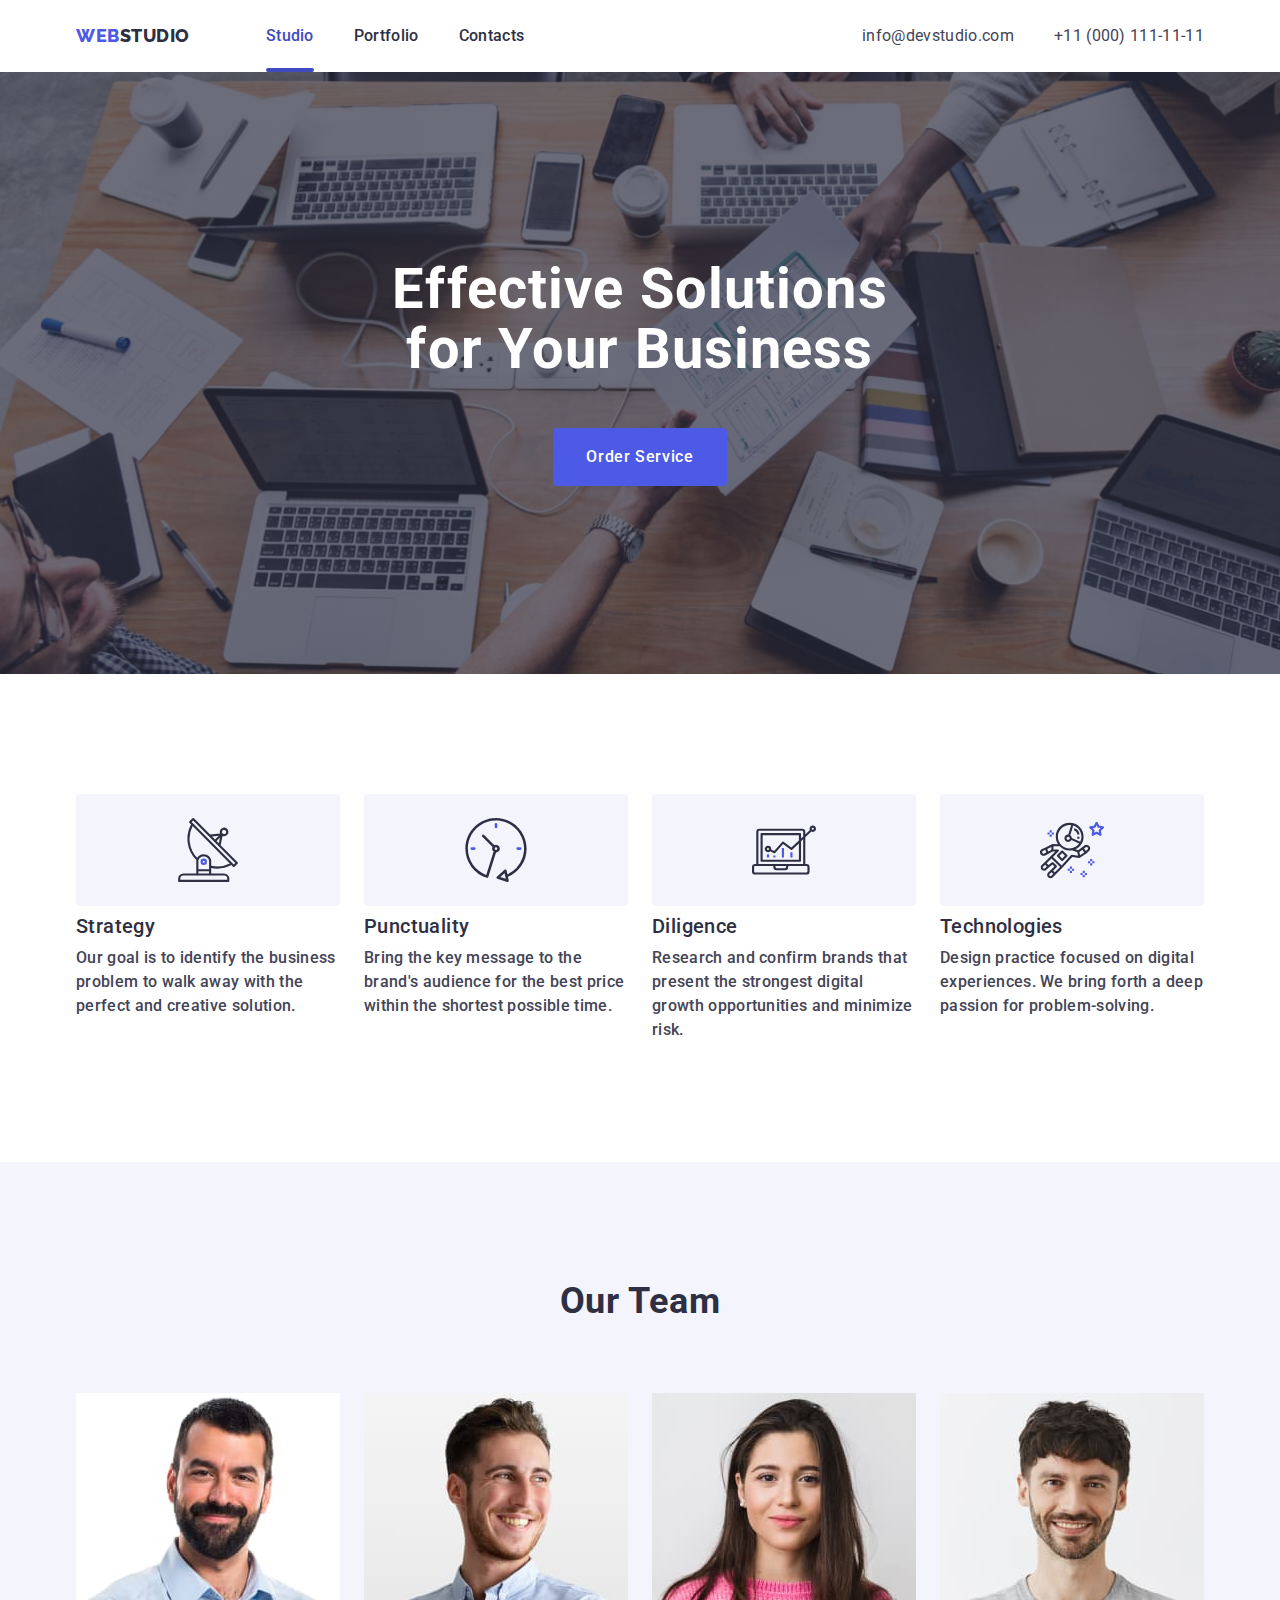
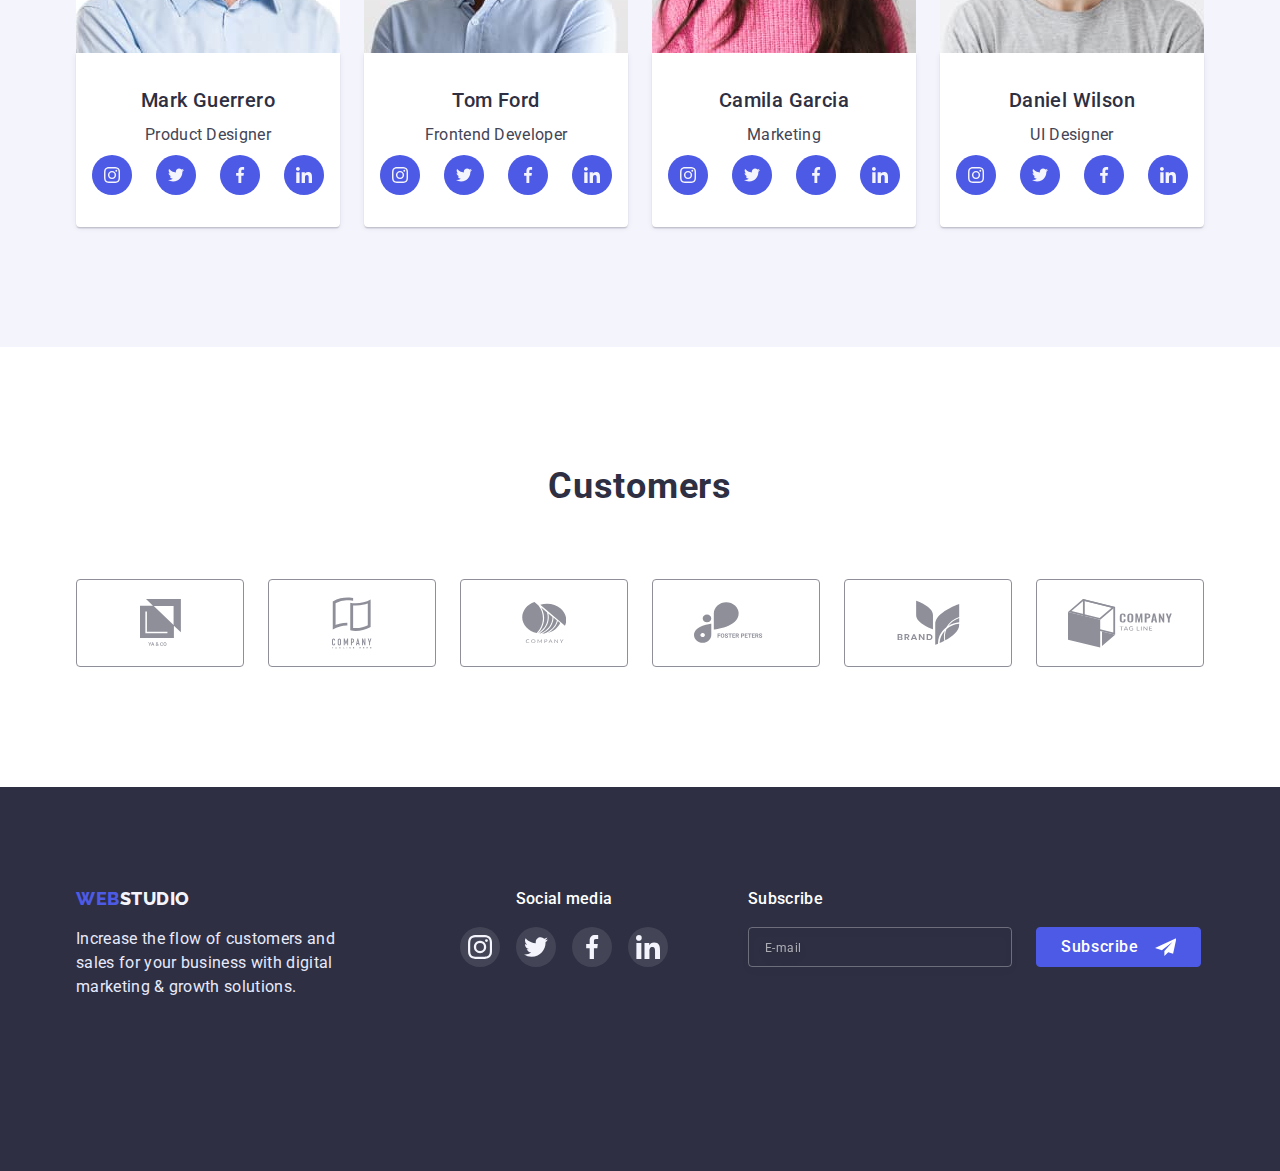
==== commit b6a20615: "hw7" ====
--- a/index.html
+++ b/index.html
@@ -90,21 +90,21 @@
              <ul class="social-list-mobile list">
                   <li class="social-list-item-mobile">
                     <a href="" class="social-list-link-mobile">
-                      <svg class="social-list-icon-mobile" width="24" height="24">
+                      <svg class="social-list-icon-mobile" width="40" height="40">
                         <use href="./images/sprite.svg#icon-instagram-2"></use>
                       </svg>
                     </a>
                   </li>
                   <li class="social-list-item-mobile">
                     <a href="" class="social-list-link">
-                      <svg class="social-list-icon-mobile" width="24" height="24">
+                      <svg class="social-list-icon-mobile" width="40" height="40">
                         <use href="./images/sprite.svg#icon-twitter-1"></use>
                       </svg>
                     </a>
                   </li>
                   <li class="social-list-item-mobile">
                     <a href="" class="social-list-link-mobile">
-                      <svg class="social-list-icon" width="24" height="24">
+                      <svg class="social-list-icon" width="40" height="40">
                         <use href="./images/sprite.svg#icon-facebook-1"></use>
                       </svg>
                     </a>
--- a/css/styles.css
+++ b/css/styles.css
@@ -32,8 +32,10 @@
 
 
 .container {
+    margin: 0 auto;
     padding-left: 15px;
     padding-right: 15px;
+    width: 100%;
 
 }
 .visually-hidden {
@@ -117,8 +119,8 @@
 
     /* Mobile menu */
         .mobile-menu {
-            display: flex;
-            flex-direction: column;
+        display: flex;
+        flex-direction: column;
         position: fixed;
         width: 100%;
         height: 100%;
@@ -149,7 +151,7 @@
     
         .mobile-menu-container {
         position: relative;
-        padding-top: 80px;
+        /* padding-top: 80px; */
         padding-left: 40px;
         padding-bottom: 40px; 
         }
@@ -181,7 +183,7 @@
         font-weight: 700;
         font-size: 36px;
         margin-top: 254px;
-        Font-style: Bold;
+        /* Font-style: Bold; */
         line-height: 1.1;
         letter-spacing: 0.02em;
         color: var(--accent-color);
@@ -211,8 +213,8 @@
     .social-list-mobile {
         display: flex;
             justify-content: space-between;
-            gap: 56px;
-        margin-top: 48px;}
+            gap: 56px;}
+        /* margin-top: 48px;} */
 
         .social-list-link-mobile {
         display: flex;
@@ -305,28 +307,29 @@
             padding-bottom: 96px;}
 
 
-        .goals-item-header {
+         .goals-item-header {
         text-decoration: none;
         font-weight: 700;
-        font-style: bold;
+        /* font-style: bold; */
         font-size: 36px;
         line-height: 1.1;
         letter-spacing: 0.02em;
         color: var(--primary-text-color);
         margin-bottom: 8px;
-        display: flex;
+        flex-wrap: wrap;
+        text-align: center;
         justify-content: center;
         align-items: center;
     }
         
         .goals-item-text {
         font-weight: 500;
-        font-style: bold;
+        /* font-style: bold; */
         font-size: 16px;
         line-height: 1.28;
         letter-spacing: 0.02em;
         color: var(--secondary-text-color);
-        margin-bottom: 72px;
+        row-gap: 72px;
        }
 
        /* .goals-item-text:not(:last-child) {
@@ -475,15 +478,13 @@
     background-color:var(--primary-text-color);
     padding-top: 100px;
     padding-bottom: 100px;
+    
 }
 
-/* .footer-container{
+.footer-container{
     display: flex;
-    flex-direction: column;
-    align-items: center;
-    justify-content: center;
-    margin-bottom: 72px;
-} */
+
+}
 
 .footer-text{
     display: flex;
@@ -996,6 +997,7 @@
         color: var(--primary-text-color);}
         
         .goals-item-text {
+        /* font-style: bold; */
         font-weight: 500;
         font-size: 16px;
         line-height: 1.5;
@@ -1091,6 +1093,7 @@
         /* FOOTER TABLET Web Studio*/
 
          .footer-section {
+
         background-color: var(--primary-text-color);
                     padding-top: 100px;
                     padding-bottom: 100px;
@@ -1100,14 +1103,14 @@
         .footer-three-div{
         width: 565px;}
 
-        /* .footer-container {
-        display: flex;
+         .footer-container {
+        /* display: flex;
         margin: auto;
-            flex-direction: column;
-            align-items: start;
-                    justify-content: start;
-                    margin-bottom: 72px;
-                } */
+        flex-direction: column; */
+        align-items: start;
+        /* justify-content: start;
+        margin-bottom: 72px; */
+                }
         
         .footer-two-div{
             display: flex;
@@ -1462,9 +1465,11 @@
         }
     
         .menu-contact {
+            flex-wrap: nowrap;
             display: flex;
             align-items: center;
             margin-left: auto;
+            flex-direction: row;
         }
     
         .contact-email {
@@ -1814,9 +1819,12 @@
             line-height: 1.2;
             letter-spacing: 0.02em;
             color: var(--primary-text-color);
+            text-align: start;
         }
     
         .goals-item-text {
+            text-decoration: none;
+            font-style: normal;
             font-size: 16px;
             line-height: 1.5;
             letter-spacing: 0.02em;
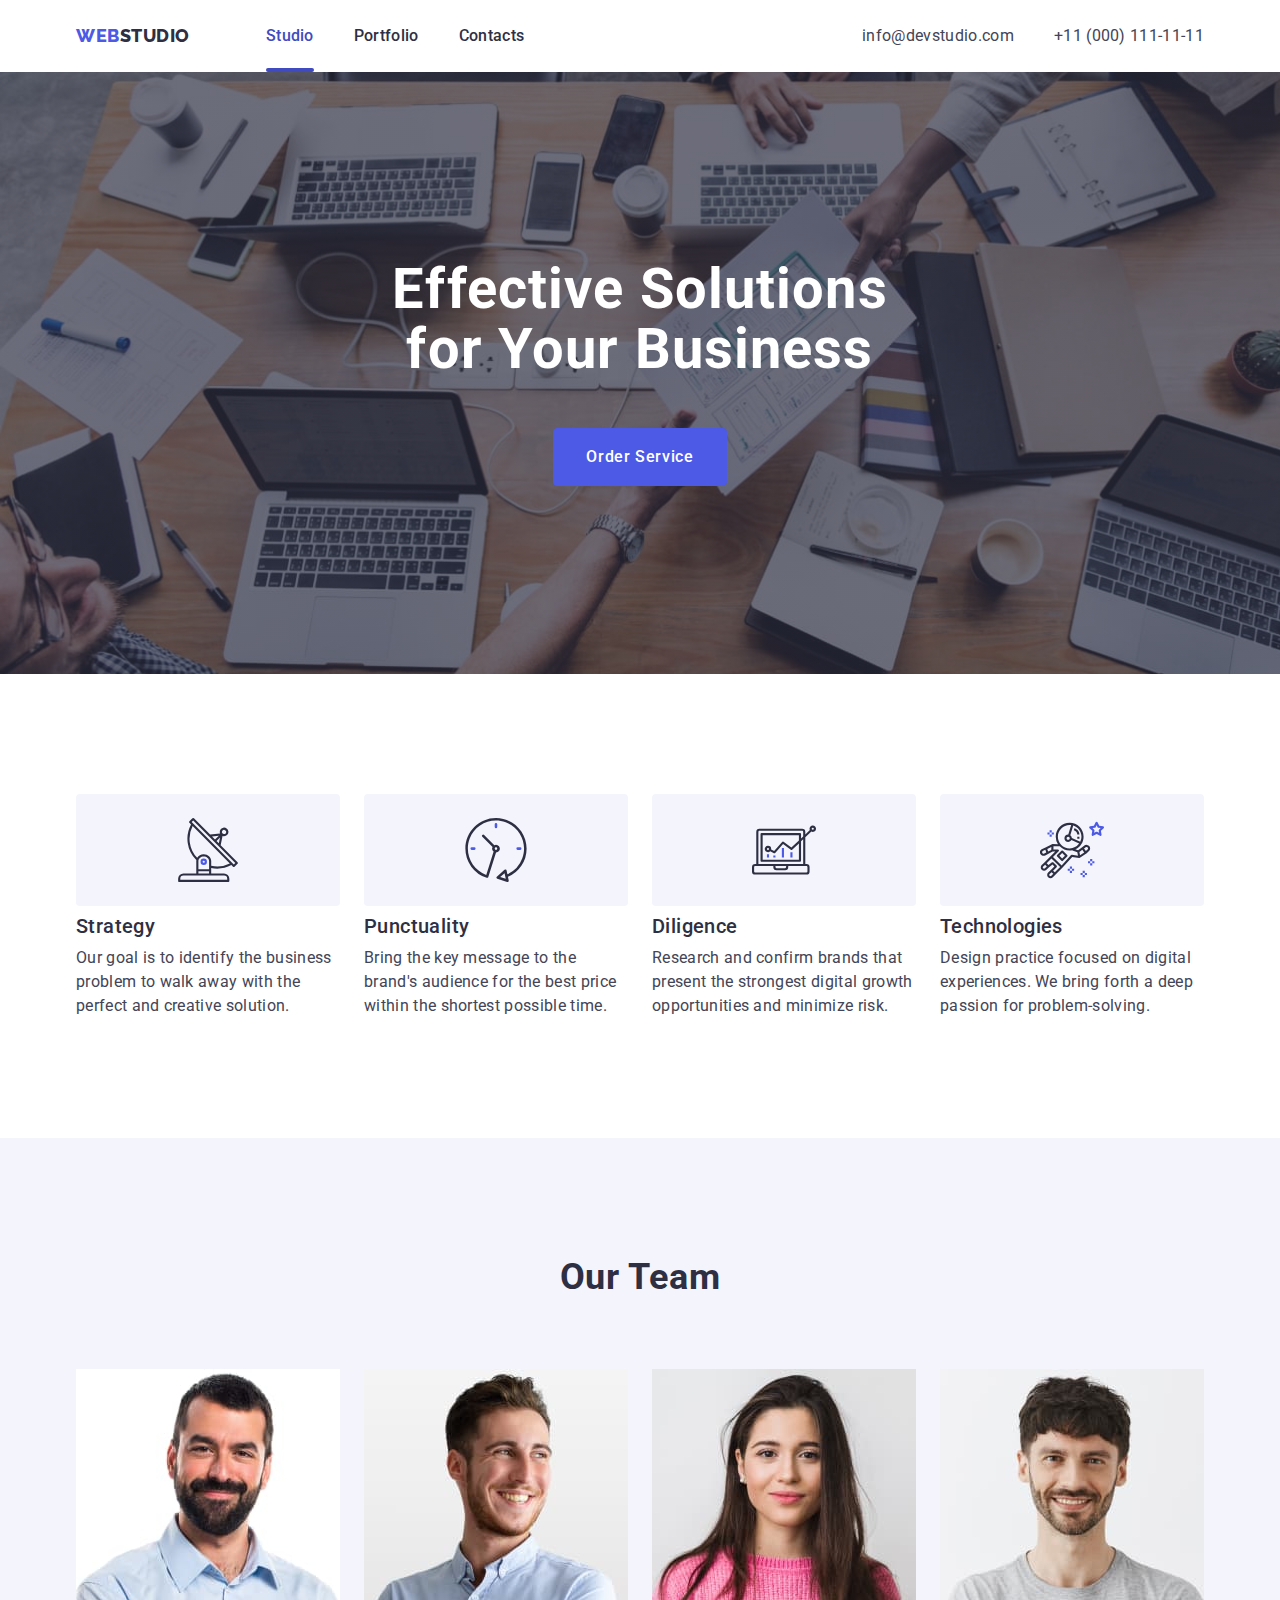
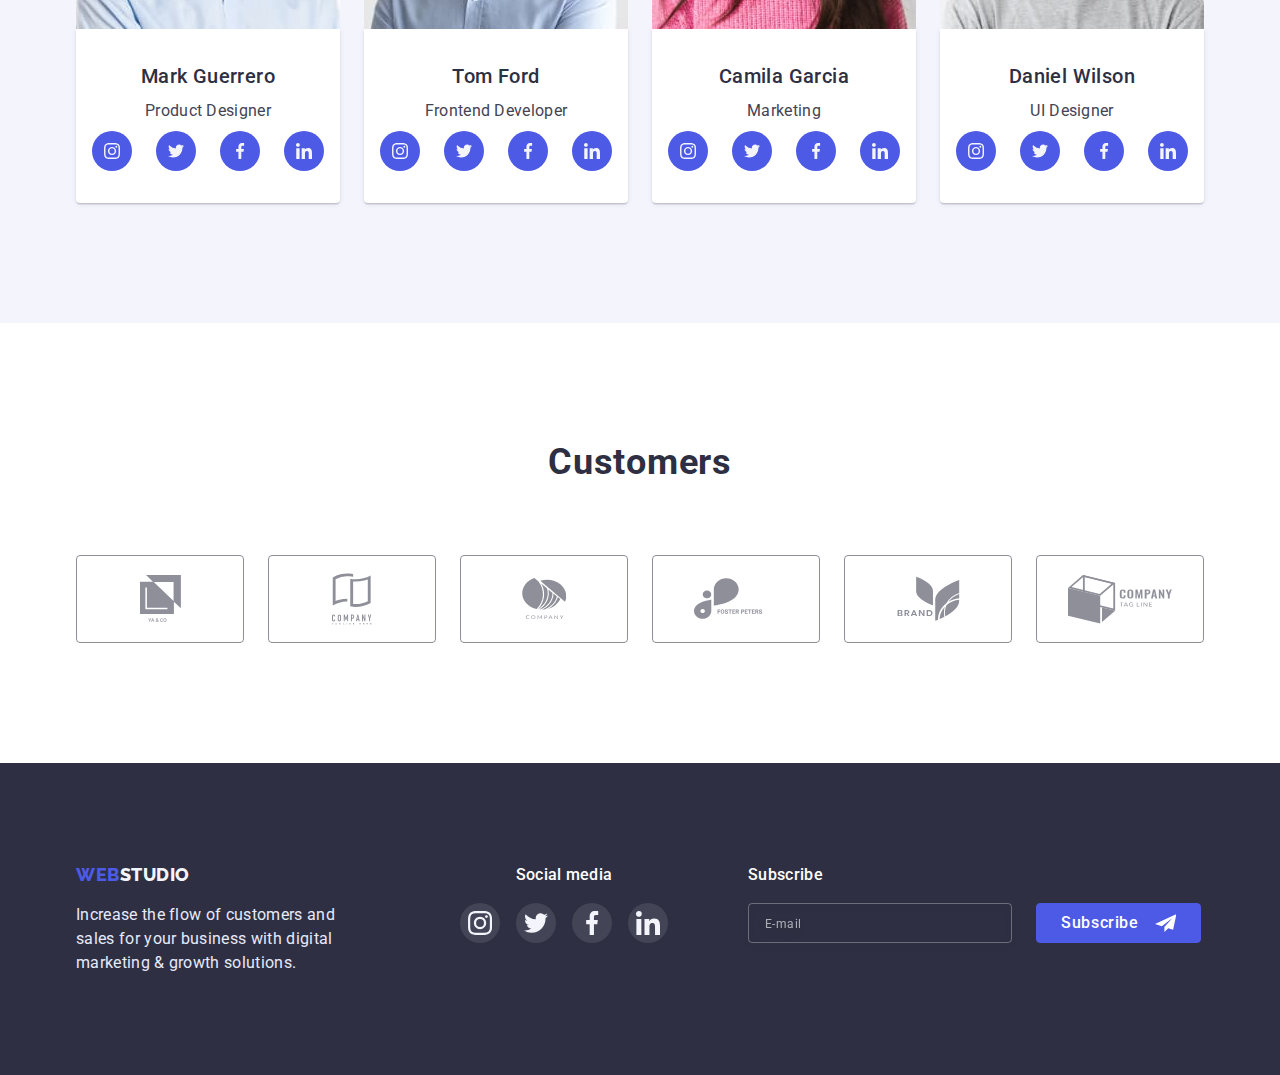
==== commit 863f2b1b: "hw7" ====
--- a/index.html
+++ b/index.html
@@ -21,22 +21,22 @@
     <header class="main-header">
       <!--header-->
       <div class="container page-header-container">
-          <nav class="main-navigation">
-            <a class="logotype-header" href="./index.html"
-              >WEB<span>STUDIO</span></a
-            >
-            <ul class="menu list">
-              <li class="menu-item">
-                <a class="menu-link current" href="">Studio</a>
-              </li>
-              <li class="menu-item">
-                <a class="menu-link " href="./portfolio.html">Portfolio</a>
-              </li>
-              <li class="menu-item">
-                <a class="menu-link " href="">Contacts</a>
-              </li>
-            </ul>
-          </nav>
+        <nav class="main-navigation">
+          <a class="logotype-header" href="./index.html"
+            >WEB<span>STUDIO</span></a
+          >
+          <ul class="menu list">
+            <li class="menu-item">
+              <a class="menu-link current" href="">Studio</a>
+            </li>
+            <li class="menu-item">
+              <a class="menu-link" href="./portfolio.html">Portfolio</a>
+            </li>
+            <li class="menu-item">
+              <a class="menu-link" href="">Contacts</a>
+            </li>
+          </ul>
+        </nav>
 
         <address>
           <ul class="menu-contact list">
@@ -52,75 +52,79 @@
             </li>
           </ul>
         </address>
-          <button type="button" class="mobile-menu-open js-open-menu">
-            <svg class="mobile-menu-open-icon" width="30" height="22">
-              <use href="./images/close-button.svg#icon-burger"></use>
-            </svg>
-          </button>
-         </div>
+        <button type="button" class="mobile-menu-open js-open-menu">
+          <svg class="mobile-menu-open-icon" width="30" height="22">
+            <use href="./images/close-button.svg#icon-burger"></use>
+          </svg>
+        </button>
       </div>
+
       <div class="mobile-menu js-menu-container">
-         <div class="container mobile-menu-container"> 
+        <div class="container mobile-menu-container">
           <button class="mobile-menu_close-btn js-close-menu">
             <svg class="mobile-menu__close-icon" width="8" height="8">
               <use href="./images/close-button.svg#close-modal"></use>
             </svg>
           </button>
-          <ul class="list">
-          <li class="menu-item">
-            <a class="menu-link-mobile" href="">Studio</a>
-          </li>
-          <li class="menu-item">
-            <a class="menu-link-mobile" href="./portfolio.html">Portfolio</a>
-          </li>
-          <li class="menu-item">
-            <a class="menu-link-mobile" href="">Contacts</a>
-          </li>
-          <div class="mobile-menu-contacts">
-             <li class="menu-contact-item list">
+          <ul class="menu-mobile-link list">
+            <li class="menu-item">
+              <a class="menu-link-mobile" href="">Studio</a>
+            </li>
+            <li class="menu-item">
+              <a class="menu-link-mobile" href="./portfolio.html">Portfolio</a>
+            </li>
+            <li class="menu-item">
+              <a class="menu-link-mobile" href="">Contacts</a>
+            </li>
+          </ul>
+        </div>
+        <div class="mobile-menu-contacts">
+          <ul>
+            <li class="menu-contact-item list">
               <a class="contact-phone-mobile list" href="tel:+110001111111"
                 >+11 (000) 111-11-11</a
               >
             </li>
-             <li class="menu-contact-item list">
-              <a class="contact-email-mobile list" href="mailto:info@devstudio.com"
+            <li class="menu-contact-item list">
+              <a
+                class="contact-email-mobile list"
+                href="mailto:info@devstudio.com"
                 >info@devstudio.com</a
               >
             </li>
-             <ul class="social-list-mobile list">
-                  <li class="social-list-item-mobile">
-                    <a href="" class="social-list-link-mobile">
-                      <svg class="social-list-icon-mobile" width="40" height="40">
-                        <use href="./images/sprite.svg#icon-instagram-2"></use>
-                      </svg>
-                    </a>
-                  </li>
-                  <li class="social-list-item-mobile">
-                    <a href="" class="social-list-link">
-                      <svg class="social-list-icon-mobile" width="40" height="40">
-                        <use href="./images/sprite.svg#icon-twitter-1"></use>
-                      </svg>
-                    </a>
-                  </li>
-                  <li class="social-list-item-mobile">
-                    <a href="" class="social-list-link-mobile">
-                      <svg class="social-list-icon" width="40" height="40">
-                        <use href="./images/sprite.svg#icon-facebook-1"></use>
-                      </svg>
-                    </a>
-                  </li>
-                  <li class="social-list-item-mobile">
-                    <a href="" class="social-list-link-mobile">
-                      <svg class="social-list-icon-mobile" width="24" height="24">
-                        <use href="./images/sprite.svg#icon-linkedin-1"></use>
-                      </svg>
-                    </a>
-                  </li>
-              </ul>
-              </div>
-  
-        <div>
-      </div>
+          </ul>
+
+          <ul class="social-list-mobile list">
+            <li class="social-list-item-mobile">
+              <a href="" class="social-list-link-mobile">
+                <svg class="social-list-icon-mobile" width="24" height="24">
+                  <use href="./images/sprite.svg#icon-instagram-2"></use>
+                </svg>
+              </a>
+            </li>
+            <li class="social-list-item-mobile">
+              <a href="" class="social-list-link">
+                <svg class="social-list-icon-mobile" width="24" height="24">
+                  <use href="./images/sprite.svg#icon-twitter-1"></use>
+                </svg>
+              </a>
+            </li>
+            <li class="social-list-item-mobile">
+              <a href="" class="social-list-link-mobile">
+                <svg class="social-list-icon" width="24" height="24">
+                  <use href="./images/sprite.svg#icon-facebook-1"></use>
+                </svg>
+              </a>
+            </li>
+            <li class="social-list-item-mobile">
+              <a href="" class="social-list-link-mobile">
+                <svg class="social-list-icon-mobile" width="24" height="24">
+                  <use href="./images/sprite.svg#icon-linkedin-1"></use>
+                </svg>
+              </a>
+            </li>
+          </ul>
+        </div>
       </div>
     </header>
 
@@ -189,7 +193,7 @@
               </p>
             </li>
           </ul>
-        </div> 
+        </div>
       </section>
 
       <!--Section 2-->
@@ -223,7 +227,7 @@
             </li>
           </ul>
         </div>
-      </section> 
+      </section>
 
       <!--Section 3-->
       <section class="list employee-card section">
@@ -232,7 +236,10 @@
           <ul class="employee-card-all list">
             <li class="employee-card-list">
               <img
-              srcset="./images/images-team/1markx1.jpg 1x, /images/images-team/1markx2.jpg 2x"
+                srcset="
+                  ./images/images-team/1markx1.jpg 1x,
+                  /images/images-team/1markx2.jpg  2x
+                "
                 src="./images/images-team/1markx1.jpg"
                 alt="employee1"
                 width="264"
@@ -275,7 +282,10 @@
             </li>
             <li class="employee-card-list">
               <img
-                srcset="./images/images-team/2tomx1.jpg 1x, /images/images-team/2tomx2.jpg 2x"
+                srcset="
+                  ./images/images-team/2tomx1.jpg 1x,
+                  /images/images-team/2tomx2.jpg  2x
+                "
                 src="./images/images-team/2tomkx1.jpg"
                 alt="employee2"
                 width="264"
@@ -318,7 +328,10 @@
             </li>
             <li class="employee-card-list">
               <img
-                srcset="./images/images-team/3camaliax1.jpg 1x, /images/images-team/3camaliax2.jpg 2x"
+                srcset="
+                  ./images/images-team/3camaliax1.jpg 1x,
+                  /images/images-team/3camaliax2.jpg  2x
+                "
                 src="./images/images-team/3camaliax1.jpg"
                 alt="employee3"
                 width="264"
@@ -361,7 +374,10 @@
             </li>
             <li class="employee-card-list">
               <img
-               srcset="./images/images-team/4danielx1.jpg 1x, /images/images-team/4danielx2.jpg 2x"
+                srcset="
+                  ./images/images-team/4danielx1.jpg 1x,
+                  /images/images-team/4danielx2.jpg  2x
+                "
                 src="./images/images-team/4danielx1.jpg"
                 alt="employee4"
                 width="264"
@@ -460,8 +476,8 @@
       </section>
     </main>
 
-  <footer class="footer-section">
-  <div class="container">
+    <footer class="footer-section">
+      <div class="container">
         <div class="footer-three-div">
           <div class="footer-two-div">
             <div class="footer-container">
@@ -542,7 +558,7 @@
           <p class="modal-form-action">
             Leave your contacts and we will call you back
           </p>
-          <label for="" class="modal-form-field">
+          <label class="modal-form-field">
             <span class="modal-form-input-desc">Name</span>
             <span class="modal-form-input-wrapper">
               <input
@@ -558,7 +574,7 @@
               <span class="modal-form-input-icon"></span>
             </span>
           </label>
-          <label for="" class="modal-form-field">
+          <label class="modal-form-field">
             <span class="modal-form-input-desc">Phone</span>
             <span class="modal-form-input-wrapper">
               <input
@@ -575,7 +591,7 @@
               <span class="modal-form-input-icon"></span>
             </span>
           </label>
-          <label for="" class="modal-form-field">
+          <label class="modal-form-field">
             <span class="modal-form-input-desc">Email</span>
             <span class="modal-form-input-wrapper">
               <input type="email" name="user_email" class="modal-form-input" />
@@ -584,7 +600,7 @@
               </svg>
             </span>
           </label>
-          <label for="" class="modal-form-field">
+          <label class="modal-form-field">
             <span class="modal-form-input-desc">Comment</span>
 
             <textarea
--- a/css/styles.css
+++ b/css/styles.css
@@ -132,7 +132,15 @@
         pointer-events: none;
         transition: var(--transition-dur-and-func);
         background-color: var(--modal-backgroud-color);
-        }
+        padding-left: 40px;
+        padding-bottom: 40px;}
+
+        .menu-mobile-link{
+            margin-left: -20x;
+        }
+      
+       
+        
         .mobile-menu-contacts{
             margin-top: auto;
         }
@@ -151,9 +159,9 @@
     
         .mobile-menu-container {
         position: relative;
-        /* padding-top: 80px; */
-        padding-left: 40px;
-        padding-bottom: 40px; 
+        padding-top: 80px;
+        /* padding-left: 40px;
+        padding-bottom: 40px;  */
         }
 
         .menu-link-mobile{
@@ -212,7 +220,7 @@
 
     .social-list-mobile {
         display: flex;
-            justify-content: space-between;
+      
             gap: 56px;}
         /* margin-top: 48px;} */
 
@@ -255,6 +263,7 @@
         }
         
         .hero-title {
+        width: 320px;
         font-weight: 700;
         font-size: 36px;
         line-height: 1.11;
@@ -264,6 +273,7 @@
         margin-right: auto;
         margin-bottom: 72px;
         margin-left: auto;
+        text-transform: capitalize;
         }
         
         .modal-btn {
@@ -297,6 +307,7 @@
          .goals-item-box{
             flex-wrap: wrap;
             width: calc(100%-24px)/2;
+
          }
         .goals-item-box{
             display: none;
@@ -321,6 +332,7 @@
         justify-content: center;
         align-items: center;
     }
+
         
         .goals-item-text {
         font-weight: 500;
@@ -329,12 +341,10 @@
         line-height: 1.28;
         letter-spacing: 0.02em;
         color: var(--secondary-text-color);
-        row-gap: 72px;
+        margin-bottom: 72px;
        }
 
-       /* .goals-item-text:not(:last-child) {
-        margin-bottom: 72px; */
-    
+     
 
         /* SECTION 2 MOBILE Web Studio */
                 
@@ -669,7 +679,7 @@
 
     }
 
-    /* PORTFOLIO MOBILE */
+    /* PORTFOLIO MOBILE   */
     
         .portfolio-section {
             flex-wrap: wrap;
@@ -920,7 +930,7 @@
         .hero {
         background-color: var(--primary-text-color);
         padding-top: 112px;
-        padding-bottom: 112px;
+        padding-bottom: 204px;
         margin: auto;
         text-align: center;
         background-image: linear-gradient(rgba(46, 47, 66, 0.7), rgba(46, 47, 66, 0.7)), url(../images/people-office768.jpg);
@@ -931,8 +941,9 @@
         background-image: linear-gradient(rgba(46, 47, 66, 0.7), rgba(46, 47, 66, 0.7)), url(../images/people-office@2x768.jpg);}}
         
         .hero-title {
+        width: 496px;
         font-weight: 700;
-        font-size: 36px;
+        font-size: 56px;
         line-height: 1.11;
         letter-spacing: 0.02em;
                     color: var(--main-white-color);
@@ -981,7 +992,9 @@
         .goals {
         display: flex;
         flex-wrap: wrap;
-        gap: 24px;
+        column-gap: 24px;
+        row-gap: 56px;
+        /* gap: 24px; */
         list-style: none;}
         
         .goals-item {
@@ -1003,6 +1016,7 @@
         line-height: 1.5;
         letter-spacing: 0.02em;
         color: var(--secondary-text-color);
+        margin-bottom: 0;
                 }
 
         /* SECTION 3 TABLET Web Studio*/
@@ -1101,7 +1115,8 @@
         }
       
         .footer-three-div{
-        width: 565px;}
+        width: 565px;
+    margin: auto;}
 
          .footer-container {
         /* display: flex;
@@ -1611,6 +1626,7 @@
             margin-right: auto;
             margin-bottom: 48px;
             margin-left: auto;
+            text-transform: none;
         }
     
     
@@ -1829,6 +1845,7 @@
             line-height: 1.5;
             letter-spacing: 0.02em;
             color: var(--secondary-text-color);
+            font-weight: normal;
         }
     
         .header-two {
@@ -1998,6 +2015,13 @@
             padding-bottom: 100px;
         }
     
+        .footer-container{
+            margin-bottom: 0;
+        }
+
+        .social-media-footer {
+            margin-bottom: 0;
+        }
     
         .footer-text {
             font-family: 'Roboto', sans-serif;
@@ -2048,6 +2072,7 @@
         .footer-three-div {
             display: flex;
             gap: 80px;
+            margin: 0;
         }
     
         .social-list-footer {
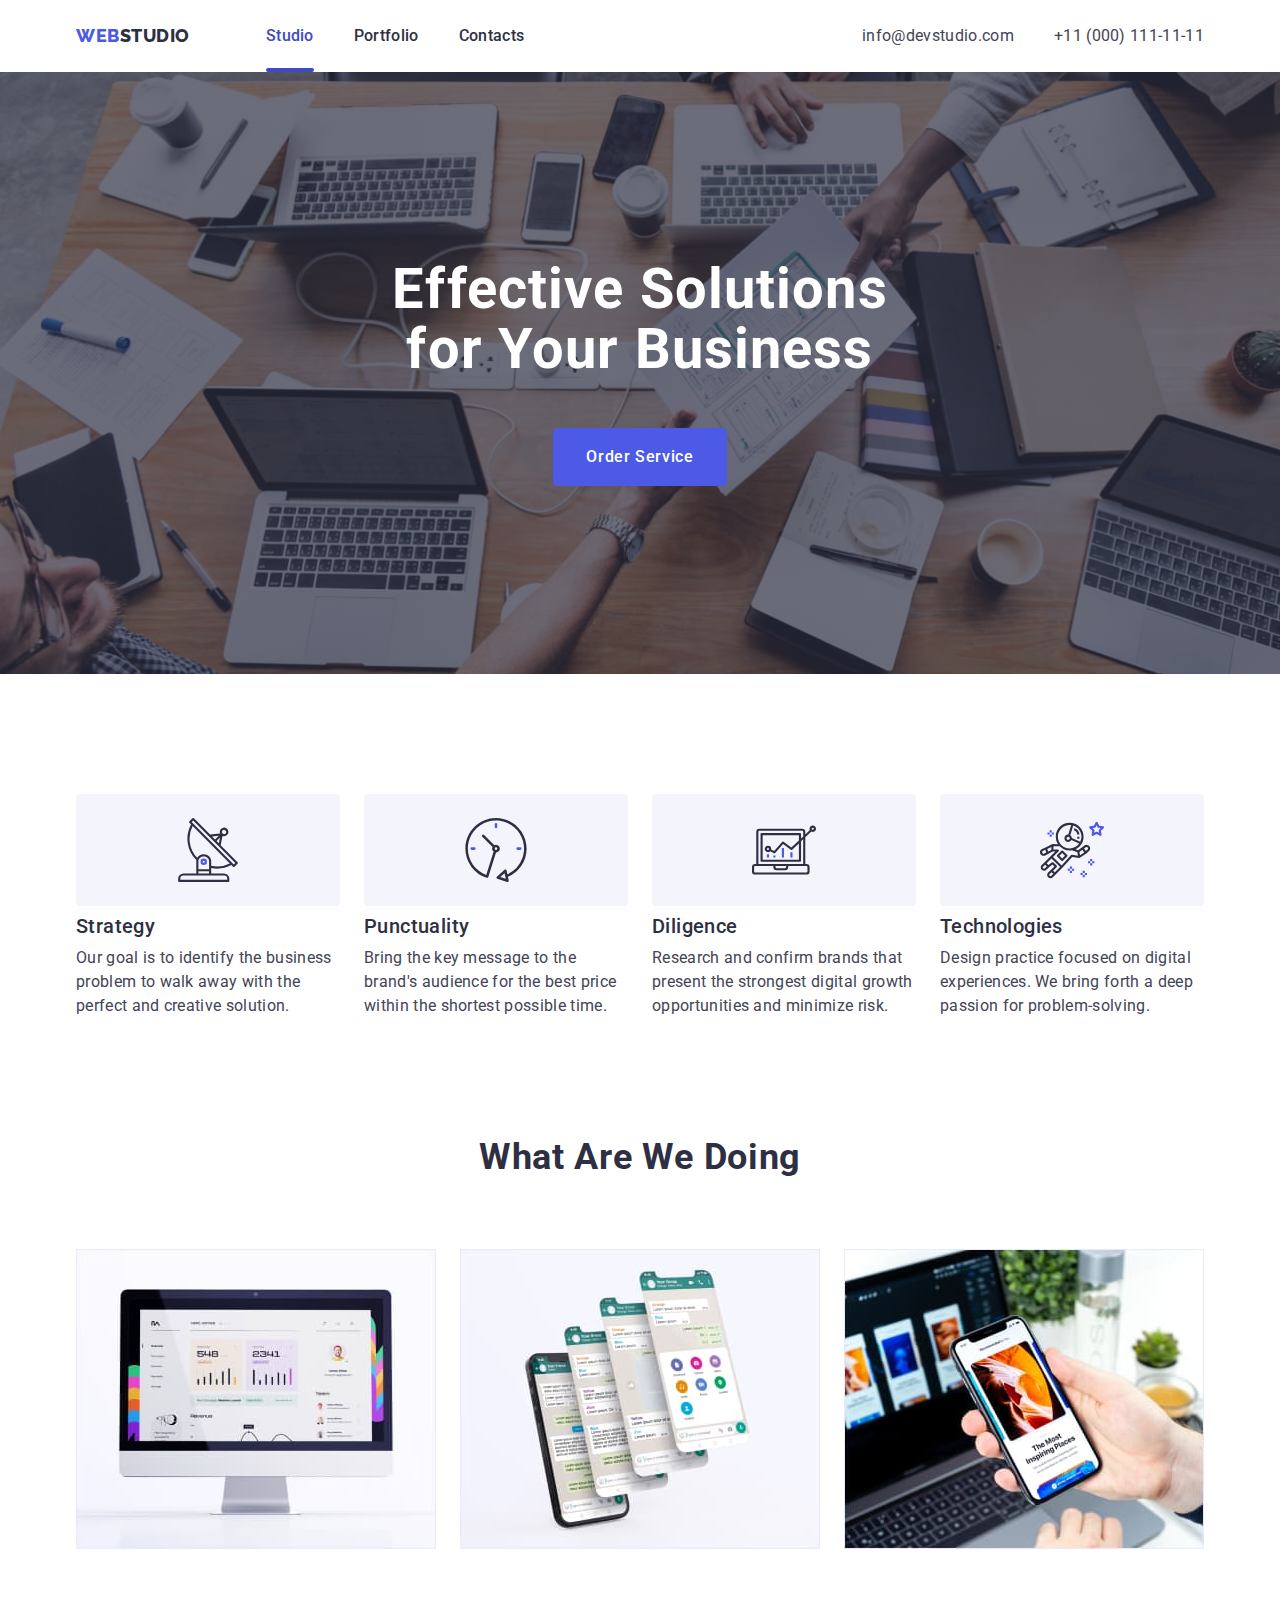
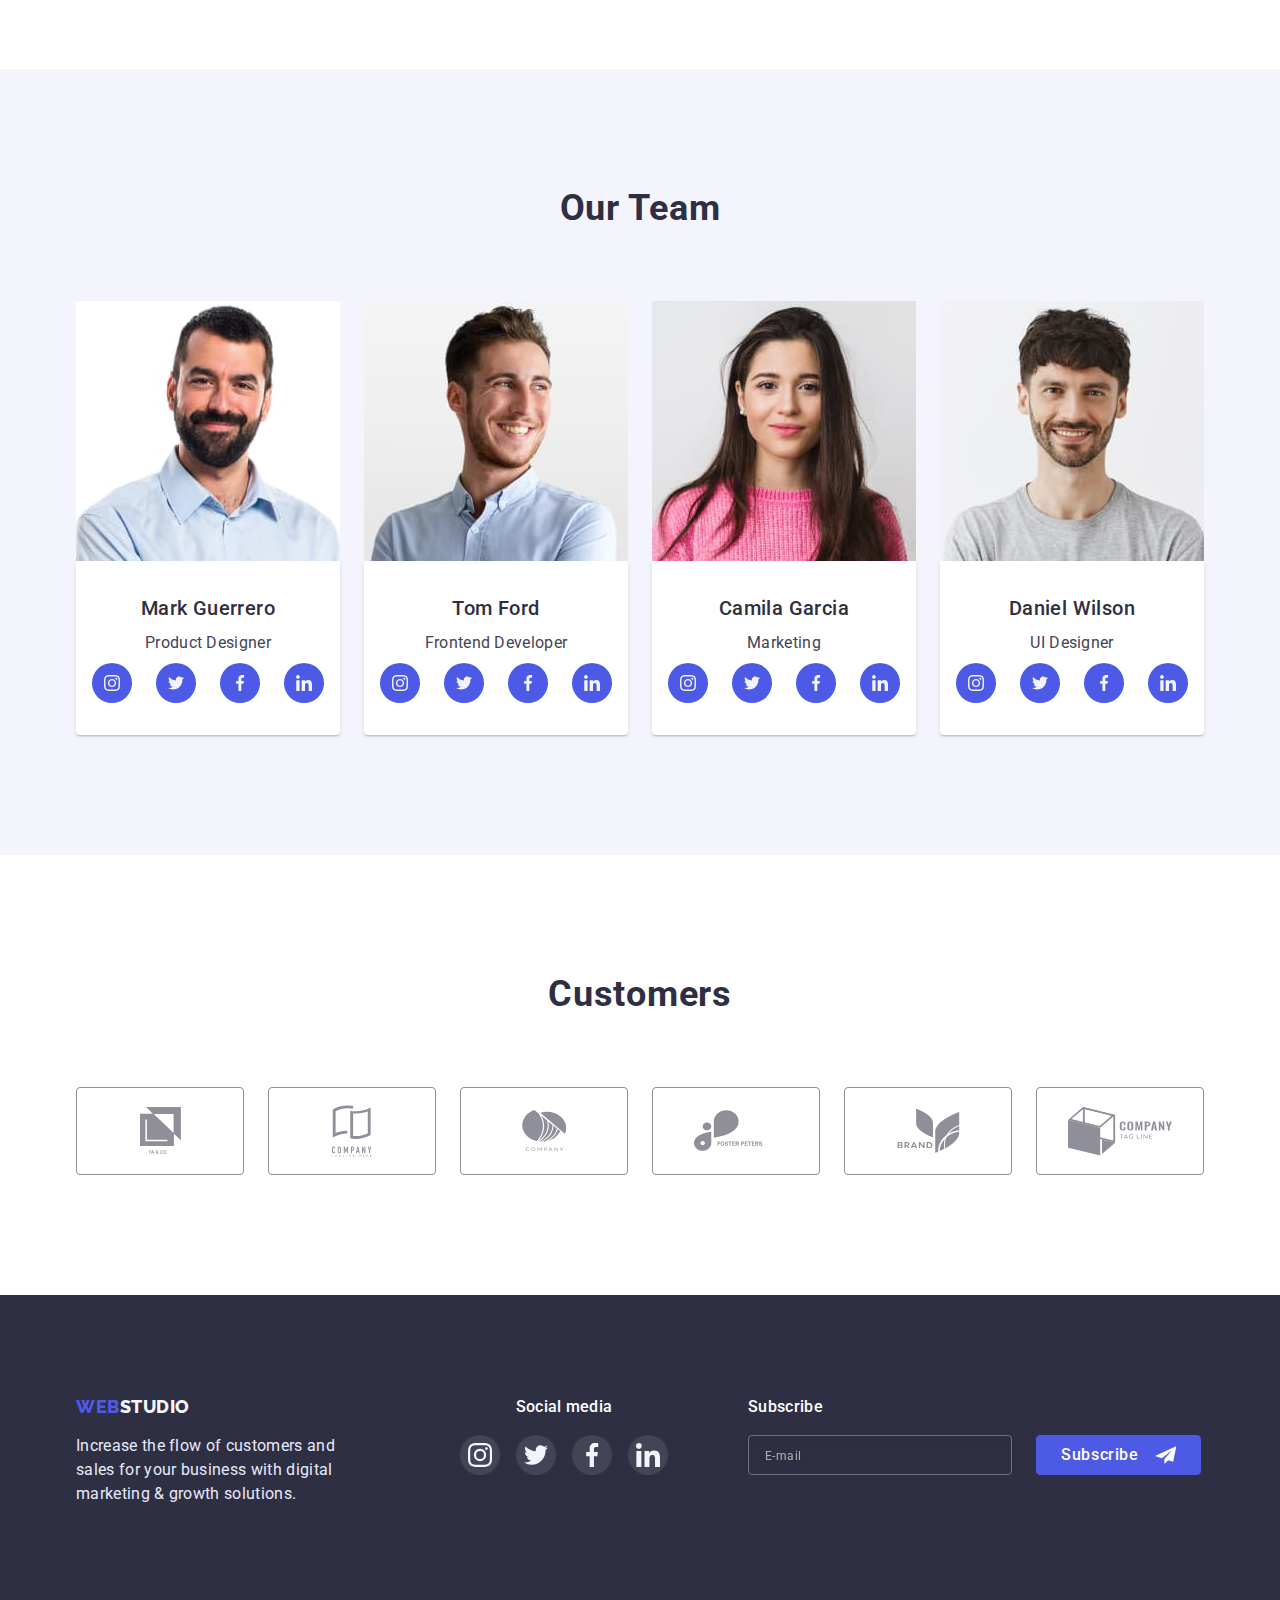
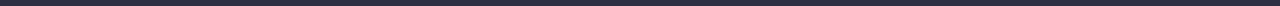
==== commit a497c71e: "hw7" ====
--- a/index.html
+++ b/index.html
@@ -77,53 +77,53 @@
               <a class="menu-link-mobile" href="">Contacts</a>
             </li>
           </ul>
-        </div>
-        <div class="mobile-menu-contacts">
-          <ul>
-            <li class="menu-contact-item list">
-              <a class="contact-phone-mobile list" href="tel:+110001111111"
-                >+11 (000) 111-11-11</a
-              >
-            </li>
-            <li class="menu-contact-item list">
-              <a
-                class="contact-email-mobile list"
-                href="mailto:info@devstudio.com"
-                >info@devstudio.com</a
-              >
-            </li>
-          </ul>
-
-          <ul class="social-list-mobile list">
-            <li class="social-list-item-mobile">
-              <a href="" class="social-list-link-mobile">
-                <svg class="social-list-icon-mobile" width="24" height="24">
-                  <use href="./images/sprite.svg#icon-instagram-2"></use>
-                </svg>
-              </a>
-            </li>
-            <li class="social-list-item-mobile">
-              <a href="" class="social-list-link">
-                <svg class="social-list-icon-mobile" width="24" height="24">
-                  <use href="./images/sprite.svg#icon-twitter-1"></use>
-                </svg>
-              </a>
-            </li>
-            <li class="social-list-item-mobile">
-              <a href="" class="social-list-link-mobile">
-                <svg class="social-list-icon" width="24" height="24">
-                  <use href="./images/sprite.svg#icon-facebook-1"></use>
-                </svg>
-              </a>
-            </li>
-            <li class="social-list-item-mobile">
-              <a href="" class="social-list-link-mobile">
-                <svg class="social-list-icon-mobile" width="24" height="24">
-                  <use href="./images/sprite.svg#icon-linkedin-1"></use>
-                </svg>
-              </a>
-            </li>
-          </ul>
+          <div class="mobile-menu-set">
+            <ul class="mobile-menu-contacts">
+              <li class="menu-contact-item list">
+                <a class="contact-phone-mobile list" href="tel:+110001111111"
+                  >+11 (000) 111-11-11</a
+                >
+              </li>
+              <li class="menu-contact-item list">
+                <a
+                  class="contact-email-mobile list"
+                  href="mailto:info@devstudio.com"
+                  >info@devstudio.com</a
+                >
+              </li>
+            </ul>
+
+            <ul class="social-list-mobile list">
+              <li class="social-list-item-mobile">
+                <a href="" class="social-list-link">
+                  <svg class="social-list-icon-mobile" width="24" height="24">
+                    <use href="./images/sprite.svg#icon-instagram-2"></use>
+                  </svg>
+                </a>
+              </li>
+              <li class="social-list-item-mobile">
+                <a href="" class="social-list-link">
+                  <svg class="social-list-icon-mobile" width="24" height="24">
+                    <use href="./images/sprite.svg#icon-twitter-1"></use>
+                  </svg>
+                </a>
+              </li>
+              <li class="social-list-item-mobile">
+                <a href="" class="social-list-link">
+                  <svg class="social-list-icon" width="24" height="24">
+                    <use href="./images/sprite.svg#icon-facebook-1"></use>
+                  </svg>
+                </a>
+              </li>
+              <li class="social-list-item-mobile">
+                <a href="" class="social-list-link">
+                  <svg class="social-list-icon-mobile" width="24" height="24">
+                    <use href="./images/sprite.svg#icon-linkedin-1"></use>
+                  </svg>
+                </a>
+              </li>
+            </ul>
+          </div>
         </div>
       </div>
     </header>
--- a/css/styles.css
+++ b/css/styles.css
@@ -24,6 +24,8 @@
 
 img {
     display: block;
+    max-width: 100%;
+    height: auto;
 }
 
 .list {
@@ -54,6 +56,267 @@
 body {
     font-family: var(--primary-font);}
 
+/*  Web Studio Backdrop */
+
+.backdrop {
+    position: fixed;
+    top: 0;
+    left: 0;
+    z-index: 100;
+    width: 100%;
+    height: 100%;
+    background-color: rgba(46, 47, 66, 0.4);
+    transition: opacity var(--transition-dur-and-func), visibility var(--transition-dur-and-func);
+}
+
+.backdrop.is-hidden {
+    opacity: 0;
+    visibility: hidden;
+    pointer-events: none;
+}
+
+.modal {
+    position: absolute;
+    top: 50%;
+    left: 50%;
+    transform: translate(-50%, -50%);
+    width: 408px;
+    background-color: var(--modal-backgroud-color);
+    padding-left: 24px;
+    padding-right: 24px;
+    padding-top: 72px;
+    padding-bottom: 24px;
+}
+
+.modal-close-btn {
+    position: absolute;
+    top: 24px;
+    right: 24px;
+    display: flex;
+    justify-content: center;
+    align-items: center;
+    background-color: var(--footer-logo-color);
+    border: 1px solid rgba(0, 0, 0, 0.1);
+    padding: 0;
+    width: 24px;
+    height: 24px;
+    border-radius: 50%;
+    cursor: pointer;
+    transition: background-color var(--transition-dur-and-func);
+}
+
+.modal-close-btn:hover,
+.modal-close-btn:focus {
+    background-color: var(--accent-color-portfolio);
+    fill: var(--main-white-color);
+
+}
+
+/*  Modal Form */
+
+.modal-form {
+    display: flex;
+    flex-direction: column;
+}
+
+.modal-form-field {
+    margin-bottom: 8px;
+}
+
+.modal-form-action {
+    display: block;
+    font-weight: 500;
+    font-size: 16px;
+    line-height: 1.5;
+    font-weight: 500;
+    color: var(--primary-text-color);
+    margin-bottom: 16px;
+    text-align: center;
+}
+
+.policy {
+    color: var(--accent-color);
+}
+
+.modal-form-input-desc {
+    display: block;
+    font-size: 12px;
+    font-weight: 400;
+    line-height: 1.17;
+    letter-spacing: 0.01em;
+    margin-bottom: 4px;
+    color: #8E8F99;
+}
+
+.modal-form-input {
+    width: 100%;
+    height: 40px;
+    border: 1px solid rgba(33, 33, 33, 0.2);
+    border-radius: 4px;
+    padding-left: 38px;
+}
+
+.modal-form-input:focus {
+    outline: none;
+    border-color: var(--accent-color);
+}
+
+.modal-form-input:focus+.modal-form-input-icon {
+    fill: var(--accent-color);
+
+}
+
+.modal-form-input-icon {
+    position: absolute;
+    top: 50%;
+    left: 16px;
+    transform: translateY(-50%);
+    display: block;
+    transition: fill var(--transition-dur-and-func);
+}
+
+.modal-form-input-wrapper {
+    position: relative;
+    display: block;
+}
+
+.modal-form-message {
+    width: 100%;
+    height: 120px;
+    resize: none;
+    border: 1px solid rgba(33, 33, 33, 0.2);
+    border-radius: 4px;
+    padding-top: 8px;
+    padding-left: 16px;
+    transition: border-color var(--transition-dur-and-func);
+
+}
+
+.modal-form-message::placeholder {
+    font-size: 12px;
+    line-height: 1.4;
+    letter-spacing: 0.04em;
+    color: rgba(117, 117, 117, 0.5);
+}
+
+.modal-form-message:focus {
+    border-color: var(--accent-color);
+    outline: none;
+}
+
+.modal-form-check-desc::before {
+    display: block;
+    content: '';
+    width: 16px;
+    height: 16px;
+    border: 1.25px solid var(--primary-text-color);
+    border-radius: 2px;
+    cursor: pointer;
+    margin-right: 8px;
+}
+
+.modal-form-check-desc {
+    display: flex;
+    align-items: center;
+    font-size: 12px;
+    margin-bottom: 24px;
+    font-weight: 400;
+    font-size: 12px;
+    line-height: 1.17;
+    letter-spacing: 0.04em;
+    color: #757575
+}
+
+.modal-form-check:checked+.modal-form-check-desc::before {
+    background-color: var(--accent-color-portfolio);
+    border: 1.25px solid var(--accent-color-portfolio);
+    border-radius: 2px;
+    background-image: url(../images/Vector.svg);
+    background-repeat: no-repeat;
+    background-position: center;
+}
+
+.modal-form-check:focus+.modal-form-check-desc::before {
+    background-color: var(--accent-color-portfolio);
+    outline: 1.25px solid var(--accent-color-portfolio);
+}
+
+.modal-form-submit {
+    align-self: center;
+    width: 169px;
+    height: 56px;
+    text-decoration: none;
+    font-family: inherit;
+    cursor: pointer;
+    font-weight: 500;
+    font-size: 16px;
+    line-height: 1.5;
+    display: flex;
+    align-items: center;
+    letter-spacing: 0.04em;
+    color: var(--main-white-color);
+    background: var(--accent-color);
+    display: block;
+    margin: 0 auto;
+    border: 1px solid var(--accent-color);
+    border-radius: 4px;
+    transition: background-color var(--transition-dur-and-func), box-shadow var(--transition-dur-and-func);
+    padding-top: 16px;
+    padding-bottom: 16px;
+    padding-left: 32px;
+    padding-right: 32px;
+}
+
+.modal-form-submit:hover,
+.modal-form-submit:focus {
+    background-color: var(--accent-color-portfolio);
+    color: var(--main-white-color);
+    box-shadow: 0px 4px 4px rgba(0, 0, 0, 0.15);
+}
+
+ @media screen and (min-width: 320px) and (max-width: 479px) {
+    .modal {
+    width: calc(100% - 2 * 15px);
+            }
+
+    .contact-phone-mobile{
+    text-decoration: none;
+    font-weight: 500;
+    font-size: 24px;
+    margin-top: 254px;
+    line-height: 1.1;
+    letter-spacing: 0.02em;
+    color: var(--accent-color);
+    transition: color var(--transition-dur-and-func);}
+    
+    .contact-phone-mobile:hover,
+    .contact-phone-mobile:focus {
+    color: var(--accent-color-portfolio);
+        }
+
+    .contact-email-mobile {
+    display: flex;
+    text-decoration: none;
+    font-weight: 500;
+    font-size: 14px;
+    margin-top: 40px;
+    font-style: 20px;
+    line-height: 1.1;
+    letter-spacing: 0.02em;
+    color: var(--secondary-text-color);
+    transition: color var(--transition-dur-and-func);}
+    
+    .contact-email-mobile:hover,
+    .contact-email-mobile:focus {
+             color: var(--accent-color);}
+
+    .social-list-mobile {
+    display: flex;
+    justify-content: space-between;
+                }
+}
+
+
 
 @media screen and (min-width: 480px) {
     .container {
@@ -61,7 +324,72 @@
         margin-left: auto;
         margin-right: auto;
     }
+    
+    .contact-phone-mobile {
+            text-decoration: none;
+            font-weight: 700;
+            font-size: 36px;
+            margin-top: 254px;
+
+            line-height: 1.1;
+            letter-spacing: 0.02em;
+            color: var(--accent-color);
+            transition: color var(--transition-dur-and-func);
     }
+    
+        .contact-phone-mobile:hover,
+        .contact-phone-mobile:focus {
+            color: var(--accent-color-portfolio);
+        }
+    
+        .contact-email-mobile {
+            display: flex;
+            text-decoration: none;
+            font-weight: 500;
+            font-size: 24px;
+            margin-top: 40px;
+            font-style: 20px;
+            line-height: 1.1;
+            letter-spacing: 0.02em;
+            color: var(--secondary-text-color);
+            transition: color var(--transition-dur-and-func);
+        }
+    
+        .contact-email-mobile:hover,
+        .contact-email-mobile:focus {
+            color: var(--accent-color);
+        }
+    
+        .social-list-mobile {
+            display: flex;
+            flex-wrap: wrap;
+            gap: 56px;
+        }
+    
+        /* margin-top: 48px;} */
+    
+        .social-list-link-mobile {
+            display: flex;
+            justify-content: center;
+            align-items: center;
+            width: 40px;
+            height: 40px;
+            border-radius: 50%;
+            background-color: var(--accent-color);
+            transition: background-color var(--transition-dur-and-func);
+        }
+    
+        .social-list-link-mobile:hover,
+        .social-list-link-mobile:focus {
+            background-color: var(--main-black);
+        }
+    
+        .social-list-icon-mobile {
+            fill: var(--main-backgroud-color);
+        }
+
+    }
+
 
     .mobile-menu-open {
             background-color: transparent;
@@ -119,8 +447,8 @@
 
     /* Mobile menu */
         .mobile-menu {
-        display: flex;
-        flex-direction: column;
+        /* display: flex;
+        flex-direction: column; */
         position: fixed;
         width: 100%;
         height: 100%;
@@ -133,15 +461,13 @@
         transition: var(--transition-dur-and-func);
         background-color: var(--modal-backgroud-color);
         padding-left: 40px;
-        padding-bottom: 40px;}
-
-        .menu-mobile-link{
-            margin-left: -20x;
-        }
+        padding-bottom: 40px;
+      }
+
       
        
         
-        .mobile-menu-contacts{
+        .mobile-menu-set{
             margin-top: auto;
         }
 
@@ -158,8 +484,11 @@
         }
     
         .mobile-menu-container {
+        display: flex;
+        flex-direction: column;
         position: relative;
         padding-top: 80px;
+        height: 100%;
         /* padding-left: 40px;
         padding-bottom: 40px;  */
         }
@@ -175,6 +504,11 @@
         letter-spacing: 0.02em;
         color: var(--primary-text-color);
         transition: color var(--transition-dur-and-func);
+        /* padding-right: -15px; */
+        }
+
+        .mobile-menu-contacts{
+            margin-bottom: 48px;
         }
 
         /* .menu-link-mobile:not(:last-child) {
@@ -185,64 +519,7 @@
         .menu-link-mobile:focus {
         color: var(--accent-color);}
 
-        .contact-phone-mobile{
-        display: flex;
-        text-decoration: none;
-        font-weight: 700;
-        font-size: 36px;
-        margin-top: 254px;
-        /* Font-style: Bold; */
-        line-height: 1.1;
-        letter-spacing: 0.02em;
-        color: var(--accent-color);
-        transition: color var(--transition-dur-and-func);
-        }
-
-        .contact-email:hover,
-        .contact-email:focus {
-        color: var(--accent-color-portfolio);}
-
-        .contact-email-mobile{
-        display: flex;
-        text-decoration: none;
-        font-weight: 500;
-        font-size: 24px;
-        margin-top: 40px;
-        font-style: 20px;
-        line-height: 1.1;
-        letter-spacing: 0.02em;
-        color: var(--secondary-text-color);
-        transition: color var(--transition-dur-and-func);}
-        
-        .contact-email-mobile:hover,
-        .contact-email-mobile:focus {
-        color: var(--accent-color);}
-
-    .social-list-mobile {
-        display: flex;
-      
-            gap: 56px;}
-        /* margin-top: 48px;} */
-
-        .social-list-link-mobile {
-        display: flex;
-        justify-content: center;
-        align-items: center;
-        width: 40px;
-        height: 40px;
-        border-radius: 50%;
-        background-color: var(--accent-color);
-        transition: background-color var(--transition-dur-and-func);
-                   }
-        
-        .social-list-link-mobile:hover,
-        .social-list-link-mobile:focus {
-        background-color: var(--main-black);
-                   }
-        
-        .social-list-icon-mobile {
-        fill: var(--main-backgroud-color);
-                   }
+        
 
         /* HERO MOBILE */
 
@@ -263,7 +540,8 @@
         }
         
         .hero-title {
-        width: 320px;
+        /* width: 
+        px; */
         font-weight: 700;
         font-size: 36px;
         line-height: 1.11;
@@ -348,9 +626,9 @@
 
         /* SECTION 2 MOBILE Web Studio */
                 
-        .work-section {
+        /* .work-section {
         display: none;
-                }
+                } */
 
         /* SECTION 3 MOBILE Web Studio */
 
@@ -598,14 +876,16 @@
 
 
     .footer-form-input-description{
-        text-align: center;
-    
+        /* text-align: center; */
+        justify-content: center;
+        align-items: center;
         font-weight: 500;
         font-size: 16px;
         line-height: 1.5;
         letter-spacing: 0.02em;
         color: var(--main-white-color);
         margin-bottom: 16px;
+        padding: 0;
     }
 
     .footer-form-input-wrapper{
@@ -638,7 +918,7 @@
     }
 
     .footer-form-submit{
-    display: block;
+    display: flex;
     position: relative;
     margin: auto;
     text-align: center;
@@ -676,8 +956,17 @@
 
     .footer-icon{
         fill: var(--main-white-color);
-
+        margin-left: 16px;
+        justify-content: center;
+        align-items: center;
     }
+    .footer-form-input-description{
+    
+        text-align: center;
+    }
+
+
+    
 
     /* PORTFOLIO MOBILE   */
     
@@ -829,8 +1118,6 @@
             transition: transform var(--transition-dur-and-func);}
 
 
-
-
 @media screen and (min-width: 768px) {
     .container {
         width: 768px;
@@ -1021,9 +1308,9 @@
 
         /* SECTION 3 TABLET Web Studio*/
 
-        .work-section {
+        /* .work-section {
         padding-bottom: 96px;
-                }
+                } */
         
         .work {
         display: flex;
@@ -1442,6 +1729,11 @@
                     transition: transform var(--transition-dur-and-func);
                 }
 
+            .modal {
+                                     height: 588px;
+                                     ;
+                                 }
+
             }
 
 @media screen and (min-width: 1200px) {
@@ -2178,11 +2470,16 @@
             fill: var(--main-white-color);
             margin-left: 16px;
         }
+
+        .modal{
+         height: 588px;;
+        }
     
     }
 
+
 /*  0px - 768px */
-@media screen and (max-width: 768px) {
+@media screen and (max-width: 767px) {
 .menu {
         display: none;
     }
@@ -2194,221 +2491,9 @@
 
 }
 
- /*  Web Studio Backdrop */
-
- .backdrop {
-     position: fixed;
-     top: 0;
-     left: 0;
-     z-index: 100;
-     width: 100%;
-     height: 100%;
-     background-color: rgba(46, 47, 66, 0.4);
-     transition: opacity var(--transition-dur-and-func), visibility var(--transition-dur-and-func);
- }
-
- .backdrop.is-hidden {
-     opacity: 0;
-     visibility: hidden;
-     pointer-events: none;
- }
-
- .modal {
-     position: absolute;
-     top: 50%;
-     left: 50%;
-     transform: translate(-50%, -50%);
-     width: 408px;
-     height: 588px;
-     background-color: var(--modal-backgroud-color);
-     padding-left: 24px;
-     padding-right: 24px;
-     padding-top: 72px;
-     padding-bottom: 24px;
- }
-
- .modal-close-btn {
-     position: absolute;
-     top: 24px;
-     right: 24px;
-     display: flex;
-     justify-content: center;
-     align-items: center;
-     background-color: var(--footer-logo-color);
-     border: 1px solid rgba(0, 0, 0, 0.1);
-     padding: 0;
-     width: 24px;
-     height: 24px;
-     border-radius: 50%;
-     cursor: pointer;
-     transition: background-color var(--transition-dur-and-func);
- }
-
- .modal-close-btn:hover,
- .modal-close-btn:focus {
-     background-color: var(--accent-color-portfolio);
-     fill: var(--main-white-color);
-
- }
-
- /*  Modal Form */
-
- .modal-form {
-     display: flex;
-     flex-direction: column;
- }
-
- .modal-form-field {
-     margin-bottom: 8px;
- }
-
- .modal-form-action {
-     display: block;
-     font-weight: 500;
-     font-size: 16px;
-     line-height: 1.5;
-     font-weight: 500;
-     color: var(--primary-text-color);
-     margin-bottom: 16px;
-     text-align: center;
- }
-
- .policy {
-     color: var(--accent-color);
- }
-
- .modal-form-input-desc {
-     display: block;
-     font-size: 12px;
-     font-weight: 400;
-     line-height: 1.17;
-     letter-spacing: 0.01em;
-     margin-bottom: 4px;
-     color: #8E8F99;
- }
-
- .modal-form-input {
-     width: 100%;
-     height: 40px;
-     border: 1px solid rgba(33, 33, 33, 0.2);
-     border-radius: 4px;
-     padding-left: 38px;
- }
-
- .modal-form-input:focus {
-     outline: none;
-     border-color: var(--accent-color);
- }
-
- .modal-form-input:focus+.modal-form-input-icon {
-     fill: var(--accent-color);
-
- }
-
- .modal-form-input-icon {
-     position: absolute;
-     top: 50%;
-     left: 16px;
-     transform: translateY(-50%);
-     display: block;
-     transition: fill var(--transition-dur-and-func);
- }
-
- .modal-form-input-wrapper {
-     position: relative;
-     display: block;
- }
-
- .modal-form-message {
-     width: 100%;
-     height: 120px;
-     resize: none;
-     border: 1px solid rgba(33, 33, 33, 0.2);
-     border-radius: 4px;
-     padding-top: 8px;
-     padding-left: 16px;
-     transition: border-color var(--transition-dur-and-func);
-
- }
-
- .modal-form-message::placeholder {
-     font-size: 12px;
-     line-height: 1.4;
-     letter-spacing: 0.04em;
-     color: rgba(117, 117, 117, 0.5);
- }
-
- .modal-form-message:focus {
-     border-color: var(--accent-color);
-     outline: none;
- }
-
- .modal-form-check-desc::before {
-     display: block;
-     content: '';
-     width: 16px;
-     height: 16px;
-     border: 1.25px solid var(--primary-text-color);
-     border-radius: 2px;
-     cursor: pointer;
-     margin-right: 8px;
- }
-
- .modal-form-check-desc {
-     display: flex;
-     align-items: center;
-     font-size: 12px;
-     margin-bottom: 24px;
-     font-weight: 400;
-     font-size: 12px;
-     line-height: 1.17;
-     letter-spacing: 0.04em;
-     color: #757575
- }
-
- .modal-form-check:checked+.modal-form-check-desc::before {
-     background-color: var(--accent-color-portfolio);
-     border: 1.25px solid var(--accent-color-portfolio);
-     border-radius: 2px;
-     background-image: url(../images/Vector.svg);
-     background-repeat: no-repeat;
-     background-position: center;
- }
-
- .modal-form-check:focus+.modal-form-check-desc::before {
-     background-color: var(--accent-color-portfolio);
-     outline: 1.25px solid var(--accent-color-portfolio);
- }
-
- .modal-form-submit {
-     align-self: center;
-     width: 169px;
-     height: 56px;
-     text-decoration: none;
-     font-family: inherit;
-     cursor: pointer;
-     font-weight: 500;
-     font-size: 16px;
-     line-height: 1.5;
-     display: flex;
-     align-items: center;
-     letter-spacing: 0.04em;
-     color: var(--main-white-color);
-     background: var(--accent-color);
-     display: block;
-     margin: 0 auto;
-     border: 1px solid var(--accent-color);
-     border-radius: 4px;
-     transition: background-color var(--transition-dur-and-func), box-shadow var(--transition-dur-and-func);
-     padding-top: 16px;
-     padding-bottom: 16px;
-     padding-left: 32px;
-     padding-right: 32px;
- }
-
- .modal-form-submit:hover,
- .modal-form-submit:focus {
-     background-color: var(--accent-color-portfolio);
-     color: var(--main-white-color);
-     box-shadow: 0px 4px 4px rgba(0, 0, 0, 0.15);
- }+@media screen and (max-width: 1199px) {
+.work-section {
+        display: none;
+    }
+
+}
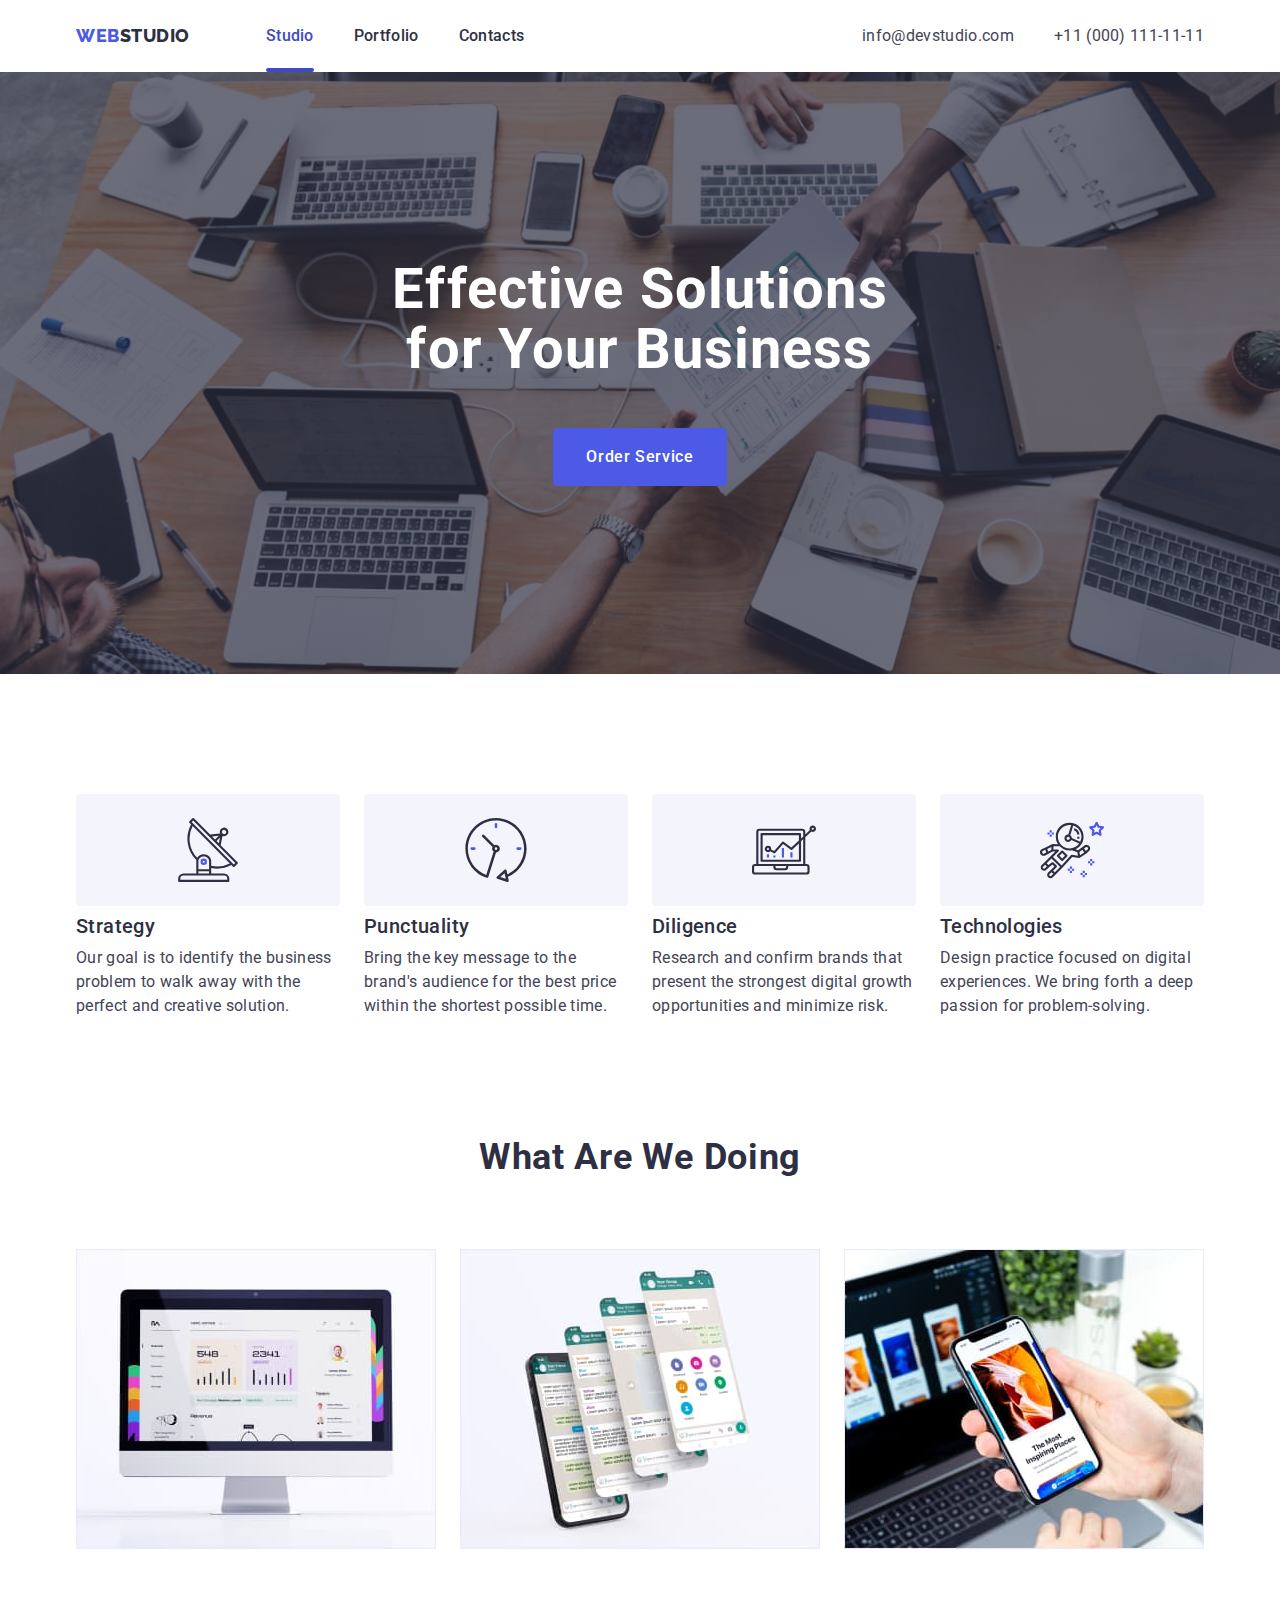
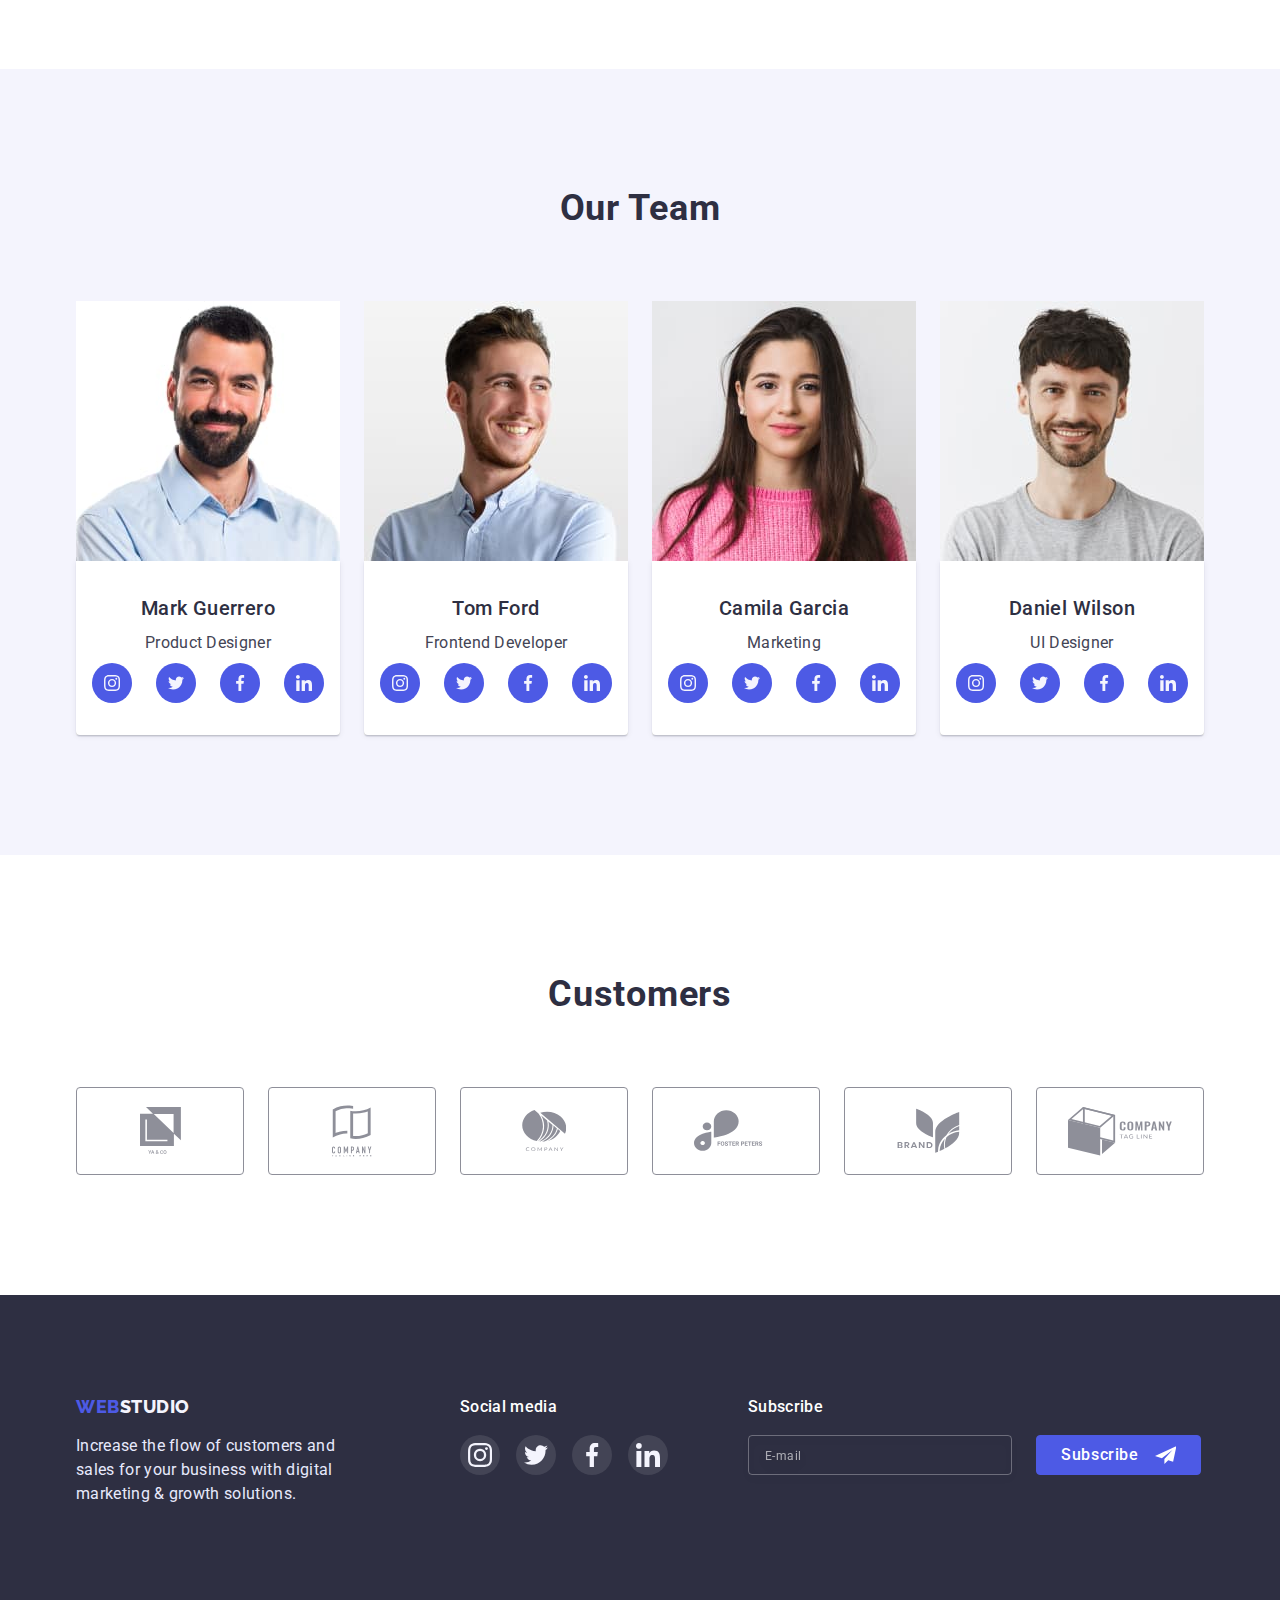
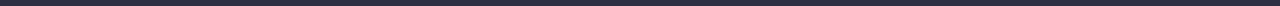
==== commit 69f9cf03: "hw7" ====
--- a/index.html
+++ b/index.html
@@ -616,8 +616,10 @@
             class="modal-form-check visually-hidden"
           />
           <label for="user-policy" class="modal-form-check-desc">
-            I accept the terms and conditions of the&nbsp;
-            <a href="" class="policy">Privacy Policy</a>
+            <span>
+              I accept the terms and conditions of the&nbsp;
+              <a href="" class="policy">Privacy Policy</a>
+            </span>
           </label>
           <button type="submit" class="modal-form-submit">Send</button>
         </form>
--- a/css/styles.css
+++ b/css/styles.css
@@ -217,6 +217,7 @@
 
 .modal-form-check-desc {
     display: flex;
+    /* flex-wrap: wrap; */
     align-items: center;
     font-size: 12px;
     margin-bottom: 24px;
@@ -298,7 +299,7 @@
     display: flex;
     text-decoration: none;
     font-weight: 500;
-    font-size: 14px;
+    font-size: 20px;
     margin-top: 40px;
     font-style: 20px;
     line-height: 1.1;
@@ -313,6 +314,7 @@
     .social-list-mobile {
     display: flex;
     justify-content: space-between;
+    padding-right: 15px;
                 }
 }
 
@@ -582,6 +584,13 @@
         
          /* SECTION 1 MOBILE Web Studio*/
 
+         .goals{
+
+           display: flex;
+           flex-wrap: wrap;
+           row-gap: 72px;
+           list-style: none;}
+
          .goals-item-box{
             flex-wrap: wrap;
             width: calc(100%-24px)/2;
@@ -619,7 +628,7 @@
         line-height: 1.28;
         letter-spacing: 0.02em;
         color: var(--secondary-text-color);
-        margin-bottom: 72px;
+        /* margin-bottom: 72px; */
        }
 
      
@@ -1198,8 +1207,6 @@
             line-height: 1.5;
             letter-spacing: 0.02em;
             color: var(--secondary-text-color);
-            padding-top: 24px;
-            padding-bottom: 24px;
             transition: color var(--transition-dur-and-func);
         }
     
@@ -1217,7 +1224,7 @@
         .hero {
         background-color: var(--primary-text-color);
         padding-top: 112px;
-        padding-bottom: 204px;
+        padding-bottom: 112px;
         margin: auto;
         text-align: center;
         background-image: linear-gradient(rgba(46, 47, 66, 0.7), rgba(46, 47, 66, 0.7)), url(../images/people-office768.jpg);
@@ -1281,7 +1288,6 @@
         flex-wrap: wrap;
         column-gap: 24px;
         row-gap: 56px;
-        /* gap: 24px; */
         list-style: none;}
         
         .goals-item {
@@ -1453,6 +1459,7 @@
                 }
         
                 .footer-text-social {
+                    text-align: start;
                     font-weight: 500;
                     font-size: 16px;
                     line-height: 1.5;
@@ -2353,6 +2360,7 @@
             letter-spacing: 0.02em;
             color: var(--main-white-color);
             margin-bottom: 16px;
+            text-align: start;
         }
     
     
